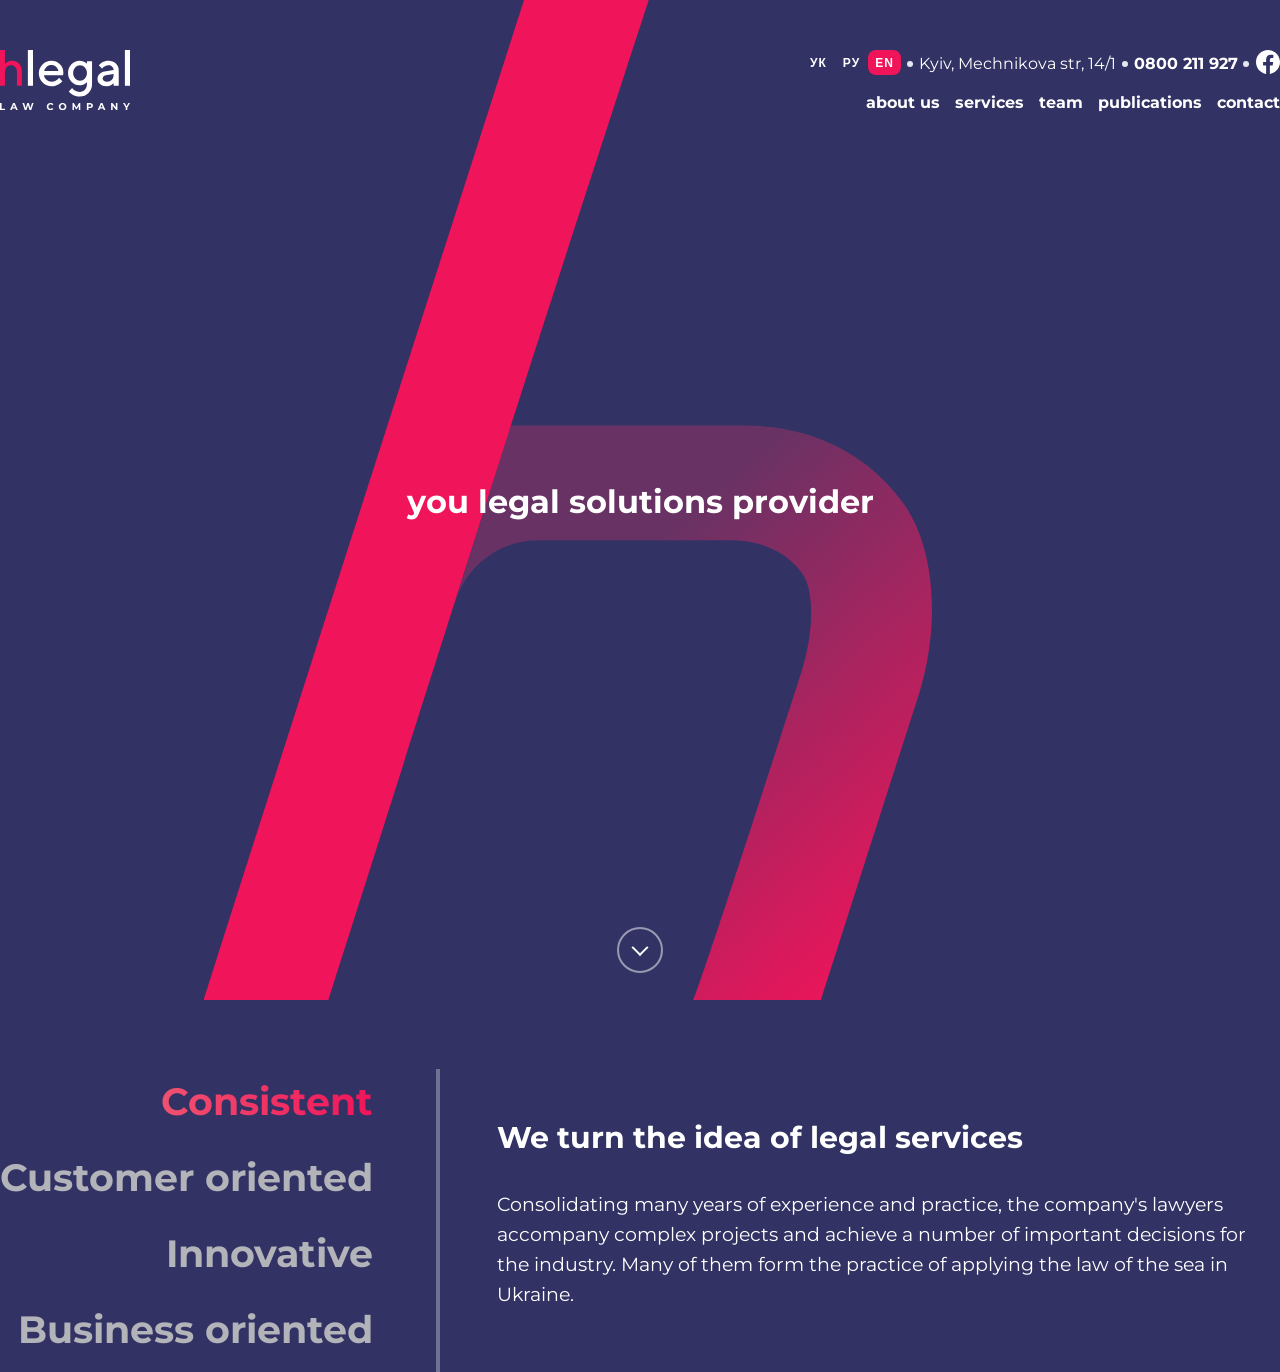
==== home.html @ c2dba40a "part of homework - 1" ====
<!DOCTYPE html>
<html lang="en">

<head>
    <meta charset="UTF-8">
    <meta name="viewport" content="width=device-width, initial-scale=1.0">
    <title>Home</title>
    <link rel="stylesheet" href="./css/general.css">
    <link href="https://fonts.googleapis.com/css2?family=Montserrat:ital,wght@0,100..900;1,100..900&display=swap"
        rel="stylesheet">
</head>

<body>
    <header class="home">
        <div class="home__container">
            <div class="home__container-img">
                <img src="./images/Logo.svg" alt="Головна">
            </div>
            <div class="home__right-side">
                <div class="home__container-information">
                    <div class="home__language-switcher">
                        <button type="submit" class="change-language">УК</button>
                        <button type="submit" class="change-language">РУ</button>
                        <button type="submit" class="change-language active">EN</button>
                    </div>
                    <p class="home__street">Kyiv, Mechnikova str, 14/1</p>
                    <p class="home__number">0800 211 927</p>
                    <div><img class="facebook-img" src="./images/facebook.svg" alt="facebook"></div>
                </div>

                <div class="home__container-navigation">
                    <nav class="home__navigation">
                        <ul class="home__content-navigation">
                            <li><a class="links">about us</a></li>
                            <li><a class="links">services</a></li>
                            <li><a class="links">team</a></li>
                            <li><a class="links">publications</a></li>
                            <li><a class="links">contact</a></li>
                        </ul>
                    </nav>
                </div>
            </div>
        </div>

        <div class="home__hero">
            <div class="home__hero-content">
                <h1 class="home__hero-title">you legal solutions provider</h1>
                <a class="home__hero-scroll">
                    <img src="./images/Symbol.svg" alt="Scroll down" class="home__hero-logo">
                </a>

                <div class="home__hero-arrow"></div>
            </div>
        </div>
    </header>

    <main class="main">
        <section class="main__services">
            <div class="main__container-services">
                <div class="main__services-left">
                    <ul class="main__services-list">
                        <li class="item gradient-text">Consistent</li>
                        <li class="item">Customer oriented</li>
                        <li class="item">Innovative</li>
                        <li class="item">Business oriented</li>
                    </ul>
                </div>

                <div class="main__services-right">
                    <div class="services__container-title">
                        <h2 class="main__services-title">We turn the idea of legal services</h2>
                    </div>
                    <div class="services__container-text">
                        <p class="main__services-text">Consolidating many years of experience and practice, the
                            company's
                            lawyers accompany complex projects and achieve a number of important decisions for the
                            industry.
                            Many of them form the practice of applying the law of the sea in Ukraine.</p>
                    </div>
                </div>
            </div>
        </section>
    </main>
</body>

</html>
---- css/general.css ----
body {
  background-color: #323264;
}

body {
  font-family: "Montserrat", sans-serif;
}

body {
  margin: 0;
  padding: 0;
  line-height: 100%;
}

button {
  padding: 0px;
  margin: 0px;
}

a {
  text-decoration: none;
}

ul {
  list-style: none;
  margin: 0px;
  padding: 0px;
}

.home {
  position: relative;
  padding-bottom: 970px;
}

.home__container {
  display: flex;
  max-width: 1600px;
  margin: 0 auto;
  justify-content: space-between;
  padding-top: 50px;
  position: relative;
  z-index: 10;
}

.home__right-side {
  display: flex;
  flex-direction: column;
  gap: 18px;
  align-items: flex-end;
}

.home__container-information {
  display: flex;
  justify-content: end;
  gap: 18px;
  align-items: center;
}

.home__content-navigation {
  display: flex;
  gap: 15px;
  list-style: none;
  padding: 0px;
  margin: 0;
}

h1, h2, p, a {
  color: white;
  margin: 0px;
  padding: 0px;
}

.links {
  font-weight: 700;
  font-size: 16px;
}

.change-language {
  width: 33px;
  height: 25px;
  background-color: transparent;
  border: 0px solid;
  color: white;
  letter-spacing: 1px;
  font-weight: 700;
  font-size: 12px;
}

.home__language-switcher {
  display: flex;
  gap: 0px;
  align-self: baseline;
}

.active {
  background-color: #F0145A;
  border-radius: 8px;
}

.home__street {
  position: relative;
}

.home__street::before {
  position: absolute;
  content: "";
  display: block;
  width: 6px;
  height: 6px;
  border-radius: 50%;
  background-color: #E6E6F0;
  top: 5px;
  left: -12px;
}

.home__street::after {
  position: absolute;
  content: "";
  display: block;
  width: 6px;
  height: 6px;
  border-radius: 50%;
  background-color: #E6E6F0;
  top: 5px;
  right: -12px;
}

.home__number {
  position: relative;
  font-weight: 700;
}

.home__number::after {
  position: absolute;
  content: "";
  display: block;
  width: 6px;
  height: 6px;
  border-radius: 50%;
  background-color: #E6E6F0;
  top: 5px;
  right: -11px;
}

.home__hero {
  position: absolute;
  top: 0;
  left: 0;
  width: 100%;
  z-index: 1;
  display: flex;
  justify-content: center;
  align-items: flex-start;
}

.home__hero-content {
  position: relative;
}

.home__hero-title {
  position: absolute;
  top: 50%;
  left: 50%;
  transform: translate(-50%, -50%);
  z-index: 2;
  text-align: center;
  width: 100vw;
}

.home__hero-scroll {
  z-index: 1;
}

.home__hero-logo {
  max-width: 100%;
}

.home__hero-arrow {
  display: block;
  content: "";
  width: 42px;
  height: 42px;
  border: 2px solid #FFFFFF;
  border-color: rgba(255, 255, 255, 0.5);
  background-color: transparent;
  border-radius: 50%;
  position: absolute;
  left: 50%;
  transform: translateX(-50%);
  bottom: 30px;
}
.home__hero-arrow::after {
  content: "";
  display: block;
  position: absolute;
  top: 50%;
  left: 50%;
  width: 10px;
  height: 10px;
  border-right: 2px solid white;
  border-bottom: 2px solid white;
  transform: translate(-50%, -70%) rotate(45deg);
}

.main__services-left {
  position: relative;
}
.main__services-left::after {
  content: "";
  display: block;
  width: 4px;
  height: 303px;
  position: absolute;
  top: -14.5px;
  right: -67px;
  background-color: rgba(255, 255, 255, 0.3);
}

.main__container-services {
  max-width: 1360px;
  margin: 0 auto;
  display: grid;
  grid-template-columns: auto minmax(0, 1fr);
  column-gap: 124px;
}

.main__services-left {
  display: flex;
  text-align: end;
}

.item {
  font-size: 38px;
  font-weight: 700;
  line-height: 100%;
  color: #B3B3BA;
  user-select: none;
}
.item:hover {
  color: #F0145A;
}

.main__services-list {
  display: flex;
  flex-direction: column;
  row-gap: 38px;
}

.gradient-text {
  background: linear-gradient(90deg, #EF8080 0%, #F0145A 100%);
  -webkit-background-clip: text;
  -webkit-text-fill-color: transparent;
}

.main__services-title {
  font-size: 30px;
  line-height: 100%;
  font-weight: 700;
}

.main__services-text {
  line-height: 30px;
  font-size: 19px;
  padding-top: 37px;
}

.main__services-right {
  align-content: center;
}

/*# sourceMappingURL=general.css.map */
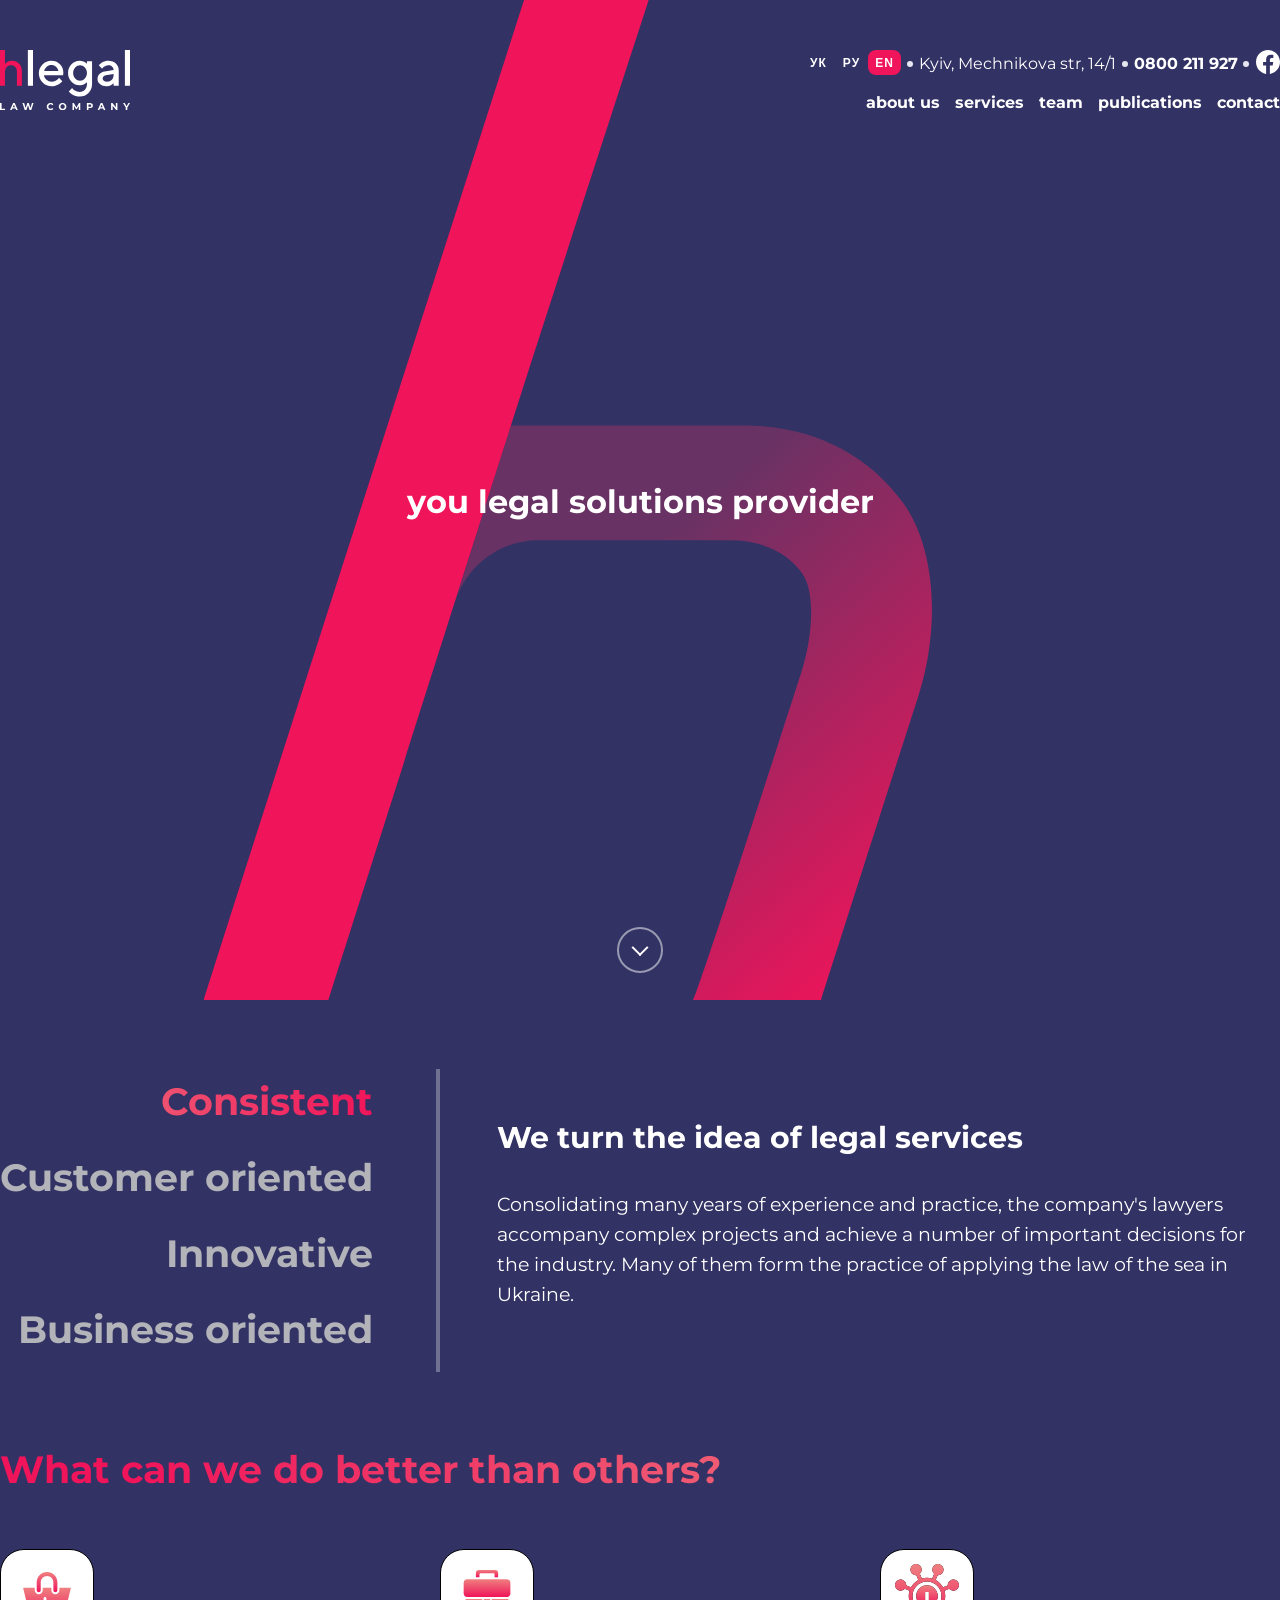
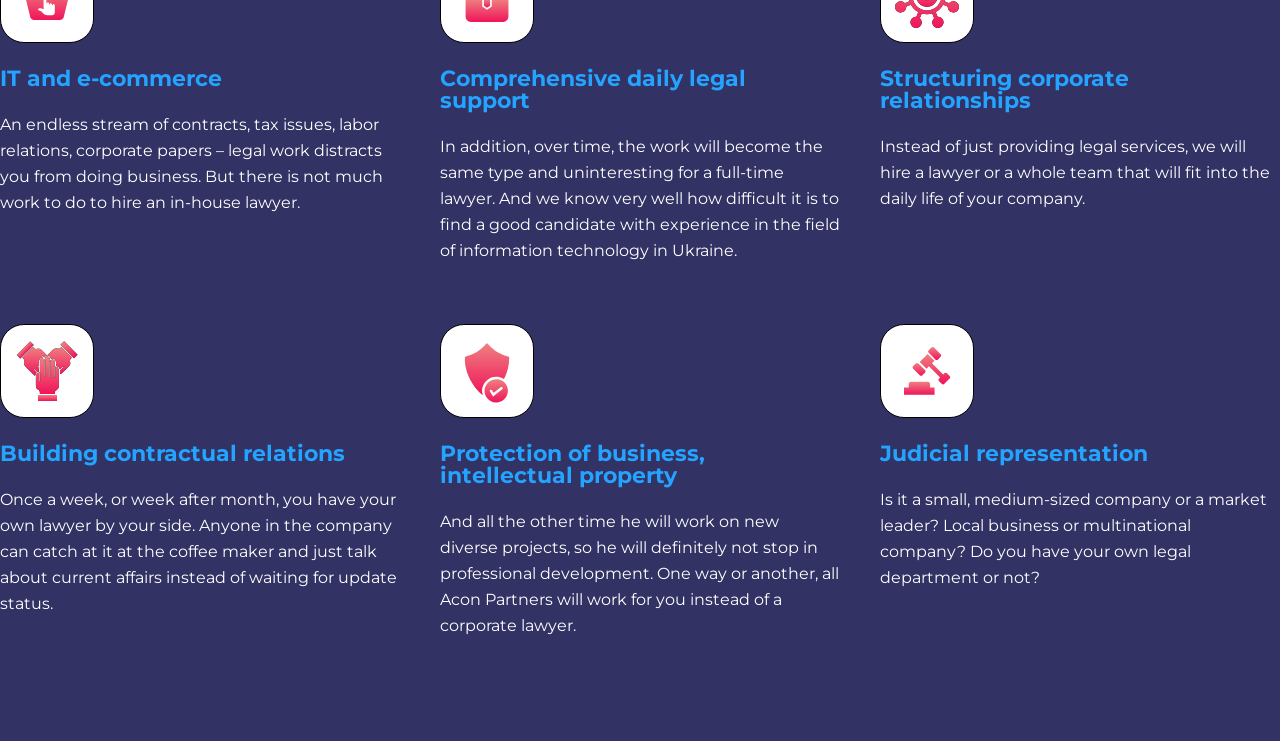
==== commit a88a0b61: "part of homework - 2" ====
--- a/home.html
+++ b/home.html
@@ -80,6 +80,89 @@
                 </div>
             </div>
         </section>
+
+        <section class="advantages">
+            <div class="advantages__container">
+                <h2 class="advantages__title">What can we do better than others?</h2>
+
+                <div class="advantages__grid">
+
+                    <article class="adv-card">
+                        <div class="adv-card__icon">
+                            <img class="img-card" src="./images/advantages/Ecommerce.svg" alt="IT and e-commerce">
+                        </div>
+                        <h3 class="adv-card__title">IT and e-commerce</h3>
+                        <p class="adv-card__text">
+                            An endless stream of contracts, tax issues, labor relations, corporate papers –
+                            legal work distracts you from doing business. But there is not much work
+                            to do to hire an in-house lawyer.
+                        </p>
+                    </article>
+
+                    <article class="adv-card">
+                        <div class="adv-card__icon">
+                            <img class="img-card" src="./images/advantages/Support.svg" alt="Comprehensive daily legal support">
+                        </div>
+                        <h3 class="adv-card__title">Comprehensive daily legal support</h3>
+                        <p class="adv-card__text">
+                            In addition, over time, the work will become the same type and uninteresting
+                            for a full-time lawyer. And we know very well how difficult it is to find
+                            a good candidate with experience in the field of information technology
+                            in Ukraine.
+                        </p>
+                    </article>
+
+                    <article class="adv-card">
+                        <div class="adv-card__icon">
+                            <img class="img-card" src="./images/advantages/Gear.svg" alt="Structuring corporate relationships">
+                        </div>
+                        <h3 class="adv-card__title">Structuring corporate relationships</h3>
+                        <p class="adv-card__text">
+                            Instead of just providing legal services, we will hire a lawyer or a whole team
+                            that will fit into the daily life of your company.
+                        </p>
+                    </article>
+
+                    <article class="adv-card">
+                        <div class="adv-card__icon">
+                            <img class="img-card" src="./images/advantages/Hands.svg" alt="Building contractual relations">
+                        </div>
+                        <h3 class="adv-card__title">Building contractual relations</h3>
+                        <p class="adv-card__text">
+                            Once a week, or week after month, you have your own lawyer by your side. Anyone
+                            in the company can catch at it at the coffee maker and just talk about
+                            current affairs instead of waiting for update status.
+                        </p>
+                    </article>
+
+                    <article class="adv-card">
+                        <div class="adv-card__icon">
+                            <img class="img-card" src="./images/advantages/Protection.svg"
+                                alt="Protection of business, intellectual property">
+                        </div>
+                        <h3 class="adv-card__title">Protection of business, intellectual property</h3>
+                        <p class="adv-card__text">
+                            And all the other time he will work on new diverse projects, so he will definitely
+                            not stop in professional development. One way or another, all Acon Partners
+                            will work for you instead of a corporate lawyer.
+                        </p>
+                    </article>
+
+                    <article class="adv-card">
+                        <div class="adv-card__icon">
+                            <img class="img-card" src="./images/advantages/Court.svg" alt="Judicial representation">
+                        </div>
+                        <h3 class="adv-card__title">Judicial representation</h3>
+                        <p class="adv-card__text">
+                            Is it a small, medium-sized company or a market leader? Local business or
+                            multinational company? Do you have your own legal department or not?
+                        </p>
+                    </article>
+
+                </div>
+            </div>
+        </section>
+
     </main>
 </body>
 
--- a/css/general.css
+++ b/css/general.css
@@ -268,4 +268,45 @@
   align-content: center;
 }
 
+.advantages {
+  padding: 102px 0;
+}
+.advantages__container {
+  max-width: 1600px;
+  margin: 0 auto;
+}
+.advantages__title {
+  font-size: 38px;
+  font-weight: 700;
+  line-height: 100%;
+  margin-bottom: 60px;
+  background: linear-gradient(90deg, #F0145A 10%, #EF8080 80%);
+  -webkit-background-clip: text;
+  -webkit-text-fill-color: transparent;
+}
+.advantages__grid {
+  display: grid;
+  grid-template-columns: repeat(3, 1fr);
+  gap: 60px 40px;
+}
+
+.adv-card__title {
+  color: #24A3FF;
+  font-size: 22px;
+  font-weight: 700;
+  line-height: 100%;
+}
+
+.adv-card__text {
+  font-size: 16px;
+  line-height: 26px;
+}
+
+.img-card {
+  border: 1px solid black;
+  border-radius: 24px;
+  background-color: white;
+  padding: 14px;
+}
+
 /*# sourceMappingURL=general.css.map */
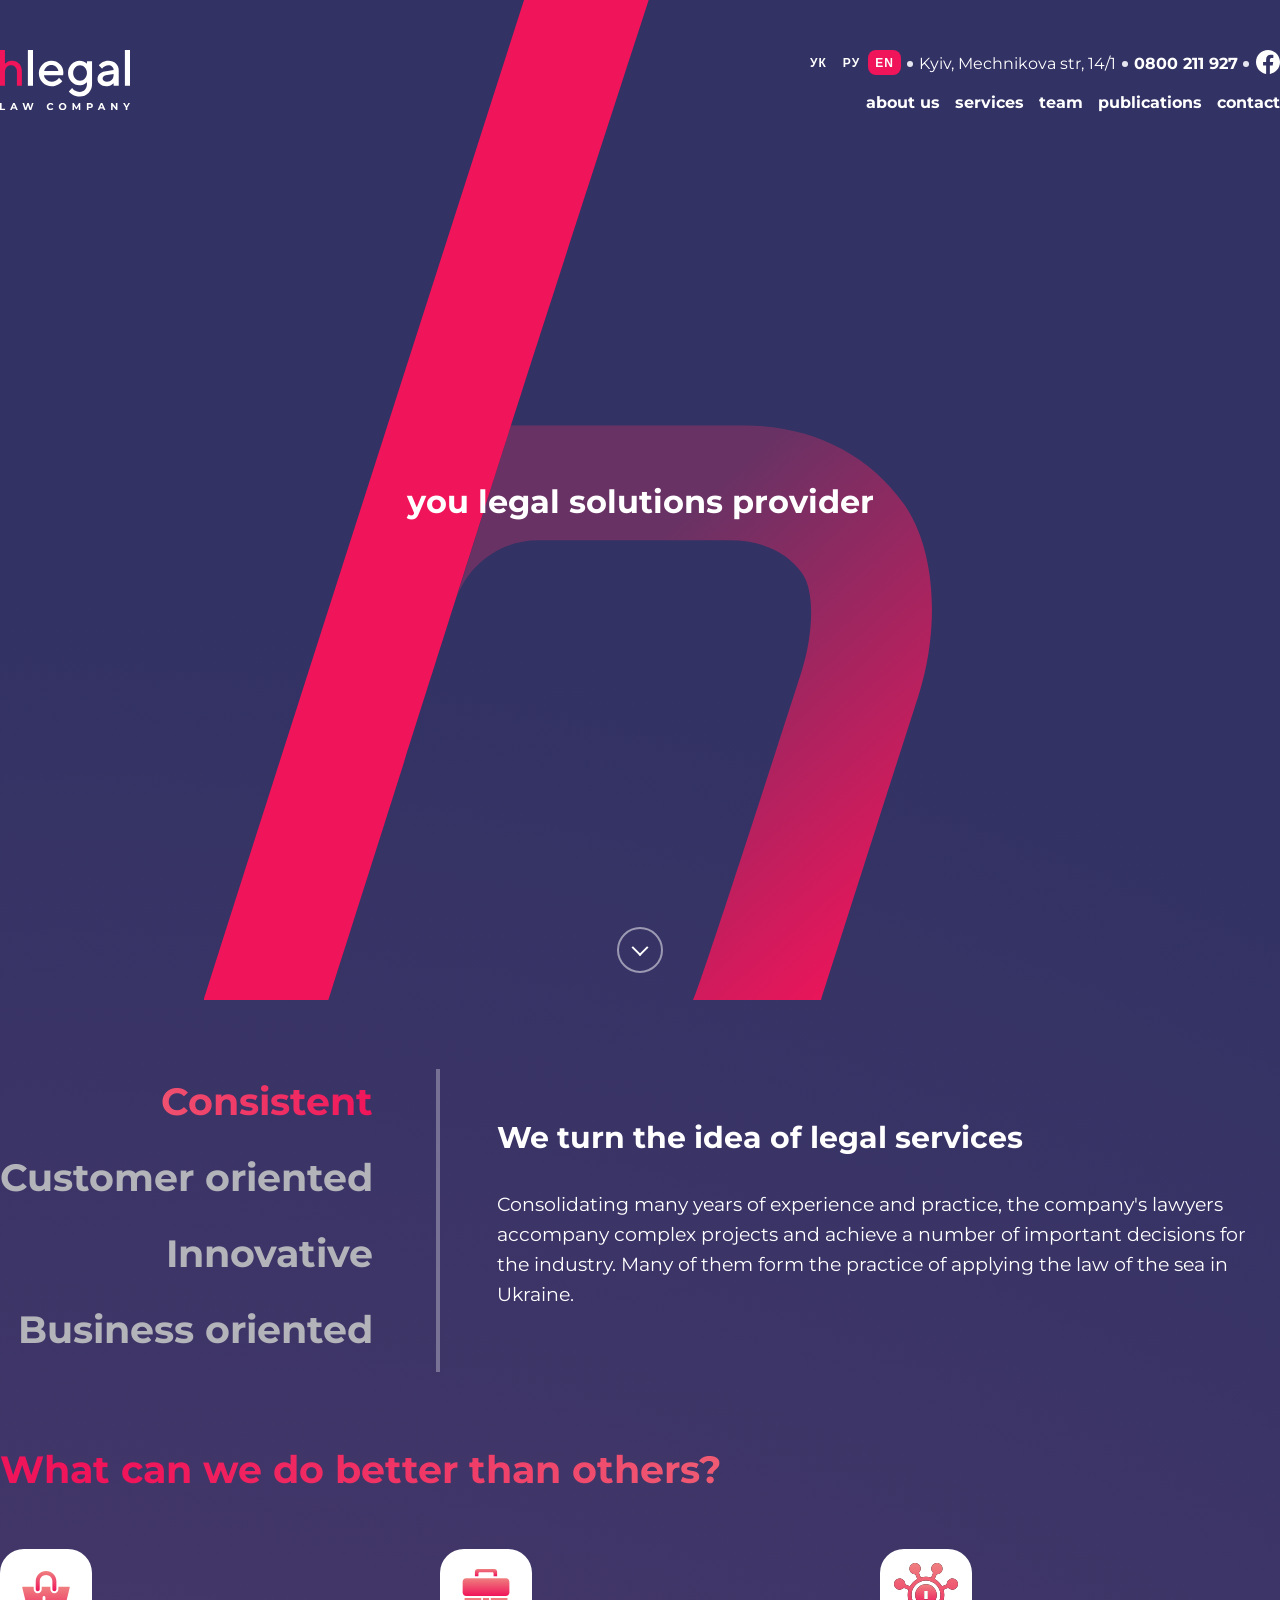
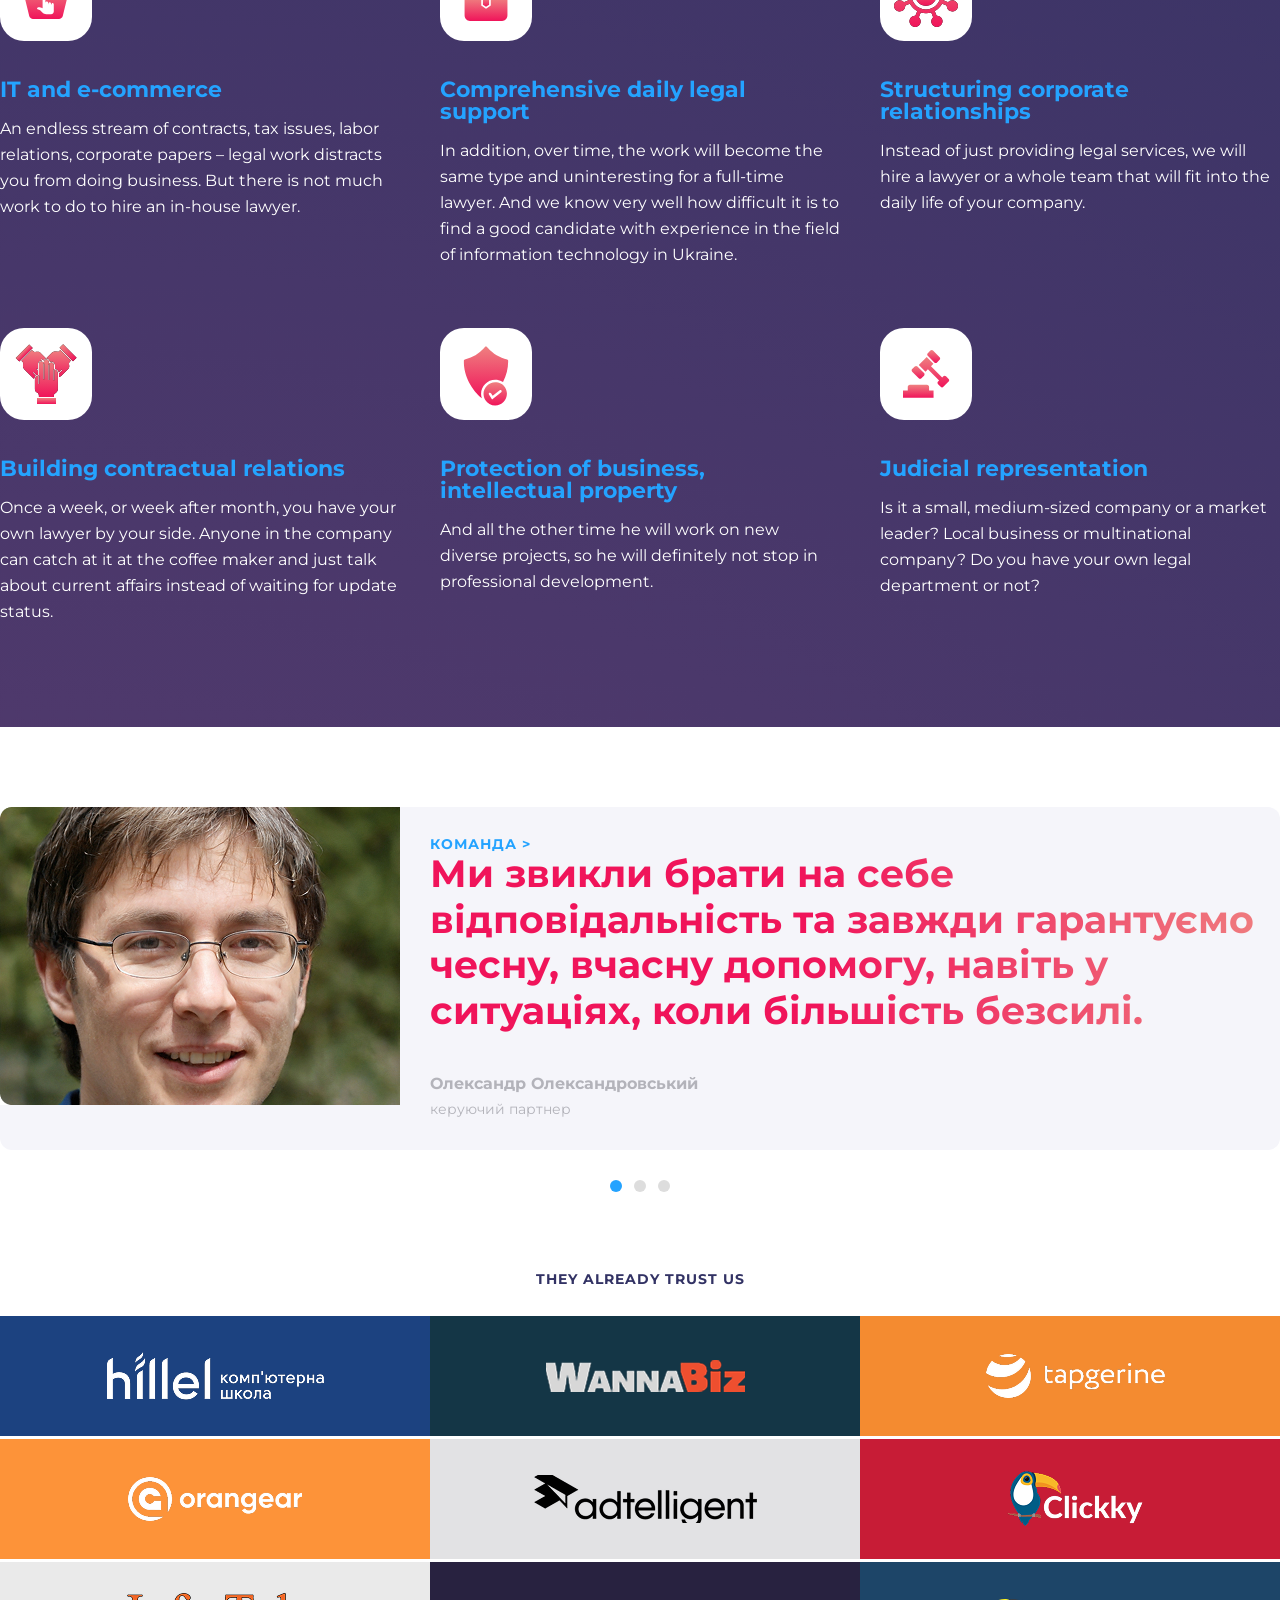
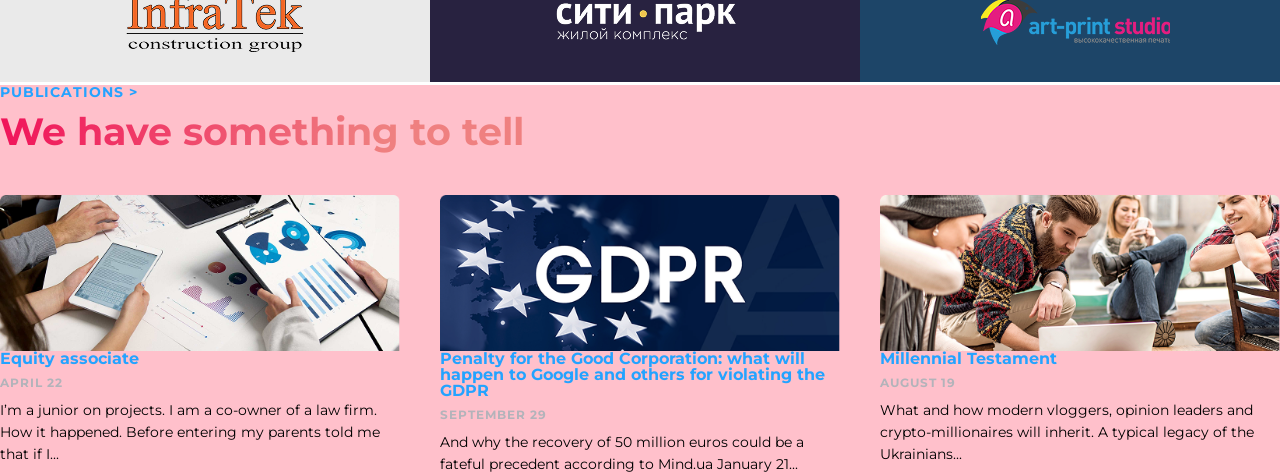
==== commit 6f1f04ae: "part of 3 homework" ====
--- a/home.html
+++ b/home.html
@@ -16,13 +16,15 @@
             <div class="home__container-img">
                 <img src="./images/Logo.svg" alt="Головна">
             </div>
+
             <div class="home__right-side">
                 <div class="home__container-information">
                     <div class="home__language-switcher">
-                        <button type="submit" class="change-language">УК</button>
-                        <button type="submit" class="change-language">РУ</button>
-                        <button type="submit" class="change-language active">EN</button>
-                    </div>
+                        <button class="change-language">УК</button>
+                        <button class="change-language">РУ</button>
+                        <button class="change-language active">EN</button>
+                    </div>
+
                     <p class="home__street">Kyiv, Mechnikova str, 14/1</p>
                     <p class="home__number">0800 211 927</p>
                     <div><img class="facebook-img" src="./images/facebook.svg" alt="facebook"></div>
@@ -48,115 +50,242 @@
                 <a class="home__hero-scroll">
                     <img src="./images/Symbol.svg" alt="Scroll down" class="home__hero-logo">
                 </a>
-
                 <div class="home__hero-arrow"></div>
             </div>
         </div>
     </header>
 
     <main class="main">
-        <section class="main__services">
-            <div class="main__container-services">
-                <div class="main__services-left">
-                    <ul class="main__services-list">
-                        <li class="item gradient-text">Consistent</li>
-                        <li class="item">Customer oriented</li>
-                        <li class="item">Innovative</li>
-                        <li class="item">Business oriented</li>
-                    </ul>
-                </div>
-
-                <div class="main__services-right">
-                    <div class="services__container-title">
-                        <h2 class="main__services-title">We turn the idea of legal services</h2>
-                    </div>
-                    <div class="services__container-text">
-                        <p class="main__services-text">Consolidating many years of experience and practice, the
-                            company's
-                            lawyers accompany complex projects and achieve a number of important decisions for the
-                            industry.
-                            Many of them form the practice of applying the law of the sea in Ukraine.</p>
-                    </div>
+
+        <div class="main__bg">
+            <section class="main__services">
+                <div class="main__container-services">
+                    <div class="main__services-left">
+                        <ul class="main__services-list">
+                            <li class="item gradient-text">Consistent</li>
+                            <li class="item">Customer oriented</li>
+                            <li class="item">Innovative</li>
+                            <li class="item">Business oriented</li>
+                        </ul>
+                    </div>
+
+                    <div class="main__services-right">
+                        <div class="services__container-title">
+                            <h2 class="main__services-title">We turn the idea of legal services</h2>
+                        </div>
+
+                        <div class="services__container-text">
+                            <p class="main__services-text">Consolidating many years of experience and practice, the
+                                company's
+                                lawyers accompany complex projects and achieve a number of important decisions for the
+                                industry.
+                                Many of them form the practice of applying the law of the sea in Ukraine.</p>
+                        </div>
+                    </div>
+                </div>
+            </section>
+
+            <section class="advantages">
+                <div class="advantages__container">
+                    <h2 class="advantages__title">What can we do better than others?</h2>
+
+                    <div class="advantages__grid">
+                        <article class="adv-card">
+                            <div class="adv-card__icon">
+                                <img class="img-card" src="./images/advantages/Ecommerce.svg" alt="IT and e-commerce">
+                            </div>
+                            <h3 class="adv-card__title">IT and e-commerce</h3>
+                            <p class="adv-card__text">An endless stream of contracts, tax issues, labor relations,
+                                corporate papers –
+                                legal work distracts you from doing business. But there is not much work to do to hire
+                                an in-house lawyer.</p>
+                        </article>
+
+                        <article class="adv-card">
+                            <div class="adv-card__icon">
+                                <img class="img-card" src="./images/advantages/Support.svg"
+                                    alt="Comprehensive daily legal support">
+                            </div>
+                            <h3 class="adv-card__title">Comprehensive daily legal support</h3>
+                            <p class="adv-card__text">In addition, over time, the work will become the same type and
+                                uninteresting
+                                for a full-time lawyer. And we know very well how difficult it is to find a good
+                                candidate with
+                                experience in the field of information technology in Ukraine.</p>
+                        </article>
+
+                        <article class="adv-card">
+                            <div class="adv-card__icon">
+                                <img class="img-card" src="./images/advantages/Gear.svg"
+                                    alt="Structuring corporate relationships">
+                            </div>
+                            <h3 class="adv-card__title">Structuring corporate relationships</h3>
+                            <p class="adv-card__text">Instead of just providing legal services, we will hire a lawyer or
+                                a whole team
+                                that will fit into the daily life of your company.</p>
+                        </article>
+
+                        <article class="adv-card">
+                            <div class="adv-card__icon">
+                                <img class="img-card" src="./images/advantages/Hands.svg"
+                                    alt="Building contractual relations">
+                            </div>
+                            <h3 class="adv-card__title">Building contractual relations</h3>
+                            <p class="adv-card__text">Once a week, or week after month, you have your own lawyer by your
+                                side. Anyone
+                                in the company can catch at it at the coffee maker and just talk about current affairs
+                                instead of waiting for update status.</p>
+                        </article>
+
+                        <article class="adv-card">
+                            <div class="adv-card__icon">
+                                <img class="img-card" src="./images/advantages/Protection.svg"
+                                    alt="Protection of business">
+                            </div>
+                            <h3 class="adv-card__title">Protection of business, intellectual property</h3>
+                            <p class="adv-card__text">And all the other time he will work on new diverse projects, so he
+                                will definitely
+                                not stop in professional development.</p>
+                        </article>
+
+                        <article class="adv-card">
+                            <div class="adv-card__icon">
+                                <img class="img-card" src="./images/advantages/Court.svg" alt="Judicial representation">
+                            </div>
+                            <h3 class="adv-card__title">Judicial representation</h3>
+                            <p class="adv-card__text">Is it a small, medium-sized company or a market leader? Local
+                                business or
+                                multinational company? Do you have your own legal department or not?</p>
+                        </article>
+                    </div>
+                </div>
+            </section>
+        </div>
+
+        <section class="review">
+            <div class="review__container">
+                <div class="review__card">
+                    <div class="review__photo">
+                        <img src="./images/review/person.jpg" alt="Олександр Олександровський">
+                    </div>
+
+                    <div class="review__content">
+                        <p class="review__label">команда &gt;</p>
+                        <h2 class="review__title">Ми звикли брати на себе відповідальність та завжди гарантуємо чесну,
+                            вчасну допомогу, навіть у ситуаціях, коли більшість безсилі.</h2>
+
+                        <div class="container__partner">
+                            <p class="review__name">Олександр Олександровський</p>
+                            <p class="review__position">керуючий партнер</p>
+                        </div>
+                    </div>
+                </div>
+
+                <div class="review__dots">
+                    <button class="review__dot review__dot--active"></button>
+                    <button class="review__dot"></button>
+                    <button class="review__dot"></button>
                 </div>
             </div>
         </section>
 
-        <section class="advantages">
-            <div class="advantages__container">
-                <h2 class="advantages__title">What can we do better than others?</h2>
-
-                <div class="advantages__grid">
-
-                    <article class="adv-card">
-                        <div class="adv-card__icon">
-                            <img class="img-card" src="./images/advantages/Ecommerce.svg" alt="IT and e-commerce">
-                        </div>
-                        <h3 class="adv-card__title">IT and e-commerce</h3>
-                        <p class="adv-card__text">
-                            An endless stream of contracts, tax issues, labor relations, corporate papers –
-                            legal work distracts you from doing business. But there is not much work
-                            to do to hire an in-house lawyer.
-                        </p>
+        <section class="clients">
+            <div class="clients__container">
+                <p class="clients__title">THEY ALREADY TRUST US</p>
+
+                <div class="clients__grid">
+                    <div class="clients__item clients__item--hillel">
+                        <img src="./images/clients/Hillel.png" alt="Hillel IT School">
+                    </div>
+                    <div class="clients__item clients__item--wannabiz">
+                        <img src="./images/clients/wannabiz.png" alt="WannaBiz">
+                    </div>
+                    <div class="clients__item clients__item--tapgerine">
+                        <img src="./images/clients/tapgerine.png" alt="Tapgerine">
+                    </div>
+                    <div class="clients__item clients__item--3dlook">
+                        <img src="./images/clients/3dlook.png" alt="3D Look">
+                    </div>
+                    <div class="clients__item clients__item--orangear">
+                        <img src="./images/clients/orangear.png" alt="Orangear">
+                    </div>
+                    <div class="clients__item clients__item--adtelligent">
+                        <img src="./images/clients/adtelligent.png" alt="Adtelligent">
+                    </div>
+                    <div class="clients__item clients__item--clickky">
+                        <img src="./images/clients/Clickky.png" alt="Clickky">
+                    </div>
+                    <div class="clients__item clients__item--ecoleasing">
+                        <img src="./images/clients/ecoleasing.png" alt="Eco Leasing">
+                    </div>
+                    <div class="clients__item clients__item--infratek">
+                        <img src="./images/clients/InfraTek.png" alt="InfraTek">
+                    </div>
+                    <div class="clients__item clients__item--citypark">
+                        <img src="./images/clients/city.png" alt="Сити-парк">
+                    </div>
+                    <div class="clients__item clients__item--artprint">
+                        <img src="./images/clients/artprint.png" alt="Art-print Studio">
+                    </div>
+                    <div class="clients__item clients__item--ultimatecard">
+                        <img src="./images/clients/ultimate-card.png" alt="Ultimate Card">
+                    </div>
+                </div>
+            </div>
+        </section>
+
+
+        <section class="publications">
+            <div class="publications__container">
+
+                <p class="publications__label">PUBLICATIONS ></p>
+                <h2 class="publications__title">We have something to tell</h2>
+
+                <div class="publications__grid">
+
+                    <article class="pub-card">
+                        <div class="pub-card__image">
+                            <img src="./images/publications/pic-1.png" alt="Equity associate">
+                        </div>
+                        <div class="pub-card__content">
+                            <h3 class="pub-card__title">Equity associate</h3>
+                            <p class="pub-card__date">APRIL 22</p>
+                            <p class="pub-card__text">
+                                I’m a junior on projects. I am a co-owner of a law firm. How it happened. Before
+                                entering my parents told me that if I...
+                            </p>
+                        </div>
                     </article>
 
-                    <article class="adv-card">
-                        <div class="adv-card__icon">
-                            <img class="img-card" src="./images/advantages/Support.svg" alt="Comprehensive daily legal support">
-                        </div>
-                        <h3 class="adv-card__title">Comprehensive daily legal support</h3>
-                        <p class="adv-card__text">
-                            In addition, over time, the work will become the same type and uninteresting
-                            for a full-time lawyer. And we know very well how difficult it is to find
-                            a good candidate with experience in the field of information technology
-                            in Ukraine.
-                        </p>
+                    <article class="pub-card">
+                        <div class="pub-card__image">
+                            <img src="./images/publications/pic-2.png" alt="GDPR article">
+                        </div>
+                        <div class="pub-card__content">
+                            <h3 class="pub-card__title">
+                                Penalty for the Good Corporation: what will happen to Google and others for violating
+                                the GDPR
+                            </h3>
+                            <p class="pub-card__date">SEPTEMBER 29</p>
+                            <p class="pub-card__text">
+                                And why the recovery of 50 million euros could be a fateful precedent according to
+                                Mind.ua January 21...
+                            </p>
+                        </div>
                     </article>
 
-                    <article class="adv-card">
-                        <div class="adv-card__icon">
-                            <img class="img-card" src="./images/advantages/Gear.svg" alt="Structuring corporate relationships">
-                        </div>
-                        <h3 class="adv-card__title">Structuring corporate relationships</h3>
-                        <p class="adv-card__text">
-                            Instead of just providing legal services, we will hire a lawyer or a whole team
-                            that will fit into the daily life of your company.
-                        </p>
-                    </article>
-
-                    <article class="adv-card">
-                        <div class="adv-card__icon">
-                            <img class="img-card" src="./images/advantages/Hands.svg" alt="Building contractual relations">
-                        </div>
-                        <h3 class="adv-card__title">Building contractual relations</h3>
-                        <p class="adv-card__text">
-                            Once a week, or week after month, you have your own lawyer by your side. Anyone
-                            in the company can catch at it at the coffee maker and just talk about
-                            current affairs instead of waiting for update status.
-                        </p>
-                    </article>
-
-                    <article class="adv-card">
-                        <div class="adv-card__icon">
-                            <img class="img-card" src="./images/advantages/Protection.svg"
-                                alt="Protection of business, intellectual property">
-                        </div>
-                        <h3 class="adv-card__title">Protection of business, intellectual property</h3>
-                        <p class="adv-card__text">
-                            And all the other time he will work on new diverse projects, so he will definitely
-                            not stop in professional development. One way or another, all Acon Partners
-                            will work for you instead of a corporate lawyer.
-                        </p>
-                    </article>
-
-                    <article class="adv-card">
-                        <div class="adv-card__icon">
-                            <img class="img-card" src="./images/advantages/Court.svg" alt="Judicial representation">
-                        </div>
-                        <h3 class="adv-card__title">Judicial representation</h3>
-                        <p class="adv-card__text">
-                            Is it a small, medium-sized company or a market leader? Local business or
-                            multinational company? Do you have your own legal department or not?
-                        </p>
+                    <article class="pub-card">
+                        <div class="pub-card__image">
+                            <img src="./images/publications/pic-3.png" alt="Millennial Testament">
+                        </div>
+                        <div class="pub-card__content">
+                            <h3 class="pub-card__title">Millennial Testament</h3>
+                            <p class="pub-card__date">AUGUST 19</p>
+                            <p class="pub-card__text">
+                                What and how modern vloggers, opinion leaders and crypto-millionaires will inherit. A
+                                typical legacy of the Ukrainians...
+                            </p>
+                        </div>
                     </article>
 
                 </div>
--- a/css/general.css
+++ b/css/general.css
@@ -1,12 +1,22 @@
 body {
-  background-color: #323264;
+  margin: 0;
+  background: radial-gradient(circle at bottom left, #643E72 0%, #323264 80%);
+}
+
+.review,
+.clients {
+  background-color: white;
+}
+
+.publications {
+  background-color: pink;
 }
 
 body {
   font-family: "Montserrat", sans-serif;
 }
 
-body {
+body, h3 {
   margin: 0;
   padding: 0;
   line-height: 100%;
@@ -295,6 +305,8 @@
   font-size: 22px;
   font-weight: 700;
   line-height: 100%;
+  margin-top: 35px;
+  margin-bottom: 15px;
 }
 
 .adv-card__text {
@@ -303,10 +315,189 @@
 }
 
 .img-card {
-  border: 1px solid black;
   border-radius: 24px;
   background-color: white;
   padding: 14px;
 }
 
+.review {
+  padding: 80px 0;
+}
+
+.review__container {
+  max-width: 1600px;
+  margin: 0 auto;
+}
+
+.review__card {
+  display: grid;
+  grid-template-columns: auto 1fr;
+  align-items: start;
+  gap: 30px;
+  border-radius: 12px;
+  background: #F5F5FA;
+}
+
+.review__photo img {
+  display: block;
+  width: 100%;
+  height: auto;
+}
+
+.review__content {
+  display: flex;
+  flex-direction: column;
+  margin-top: 30px;
+  margin-bottom: 30px;
+}
+
+.review__dots {
+  display: flex;
+  justify-content: center;
+  gap: 12px;
+  margin-top: 30px;
+}
+
+.review__dot {
+  width: 12px;
+  height: 12px;
+  border-radius: 50%;
+  background: #ddd;
+  border: none;
+}
+
+.review__dot--active {
+  background: #24A3FF;
+}
+
+.review__label {
+  font-weight: 700;
+  font-size: 14px;
+  line-height: 100%;
+  letter-spacing: 1px;
+  text-transform: uppercase;
+  color: #24A3FF;
+}
+
+.review__title {
+  font-size: 38px;
+  font-weight: 700;
+  line-height: 1.2;
+  margin: 0;
+  background: linear-gradient(90deg, #F0145A 0%, #F0145A 45%, #EF8080 100%);
+  -webkit-background-clip: text;
+  -webkit-text-fill-color: transparent;
+}
+
+.review__name {
+  font-size: 16px;
+  font-weight: 700;
+  line-height: 100%;
+  color: #B3B3BA;
+  padding-bottom: 6px;
+}
+
+.review__position {
+  font-size: 14px;
+  line-height: 22px;
+  color: #B3B3BA;
+}
+
+.container__partner {
+  margin-top: 43px;
+}
+
+.clients__container {
+  max-width: 1720px;
+  margin: 0 auto;
+}
+
+.clients__grid {
+  display: grid;
+  grid-template-columns: repeat(4, 1fr);
+  grid-template-rows: repeat(3, auto);
+}
+
+.clients__title {
+  text-align: center;
+  color: #323264;
+  letter-spacing: 1px;
+  font-size: 14px;
+  line-height: 100%;
+  font-weight: 700;
+  margin-bottom: 30px;
+}
+
+.publications__container {
+  max-width: 1600px;
+  margin: 0 auto;
+}
+.publications__label {
+  margin-bottom: 10px;
+}
+.publications__title {
+  margin-bottom: 40px;
+}
+.publications__grid {
+  display: grid;
+  grid-template-columns: repeat(3, 1fr);
+  gap: 40px;
+}
+
+.pub-card {
+  display: flex;
+  flex-direction: column;
+}
+
+.pub-card__image img {
+  width: 100%;
+  display: block;
+}
+
+.pub-card__content {
+  display: flex;
+  flex-direction: column;
+  gap: 10px;
+}
+
+.publications__label {
+  font-size: 14px;
+  letter-spacing: 1px;
+  line-height: 100%;
+  text-transform: uppercase;
+  font-weight: 700;
+  color: #24A3FF;
+}
+
+.pub-card__title {
+  font-size: 16px;
+  line-height: 100%;
+  font-weight: 700;
+  color: #24A3FF;
+}
+
+.pub-card__date {
+  font-size: 12px;
+  letter-spacing: 1px;
+  line-height: 100%;
+  text-transform: uppercase;
+  font-weight: 700;
+  color: #B3B3BA;
+}
+
+.pub-card__text {
+  font-size: 14px;
+  line-height: 22px;
+  color: black;
+}
+
+.publications__title {
+  background: linear-gradient(90deg, #F0145A 0%, #EF8080 30%);
+  line-height: 120%;
+  -webkit-background-clip: text;
+  -webkit-text-fill-color: transparent;
+  font-size: 38px;
+  font-weight: 700;
+}
+
 /*# sourceMappingURL=general.css.map */
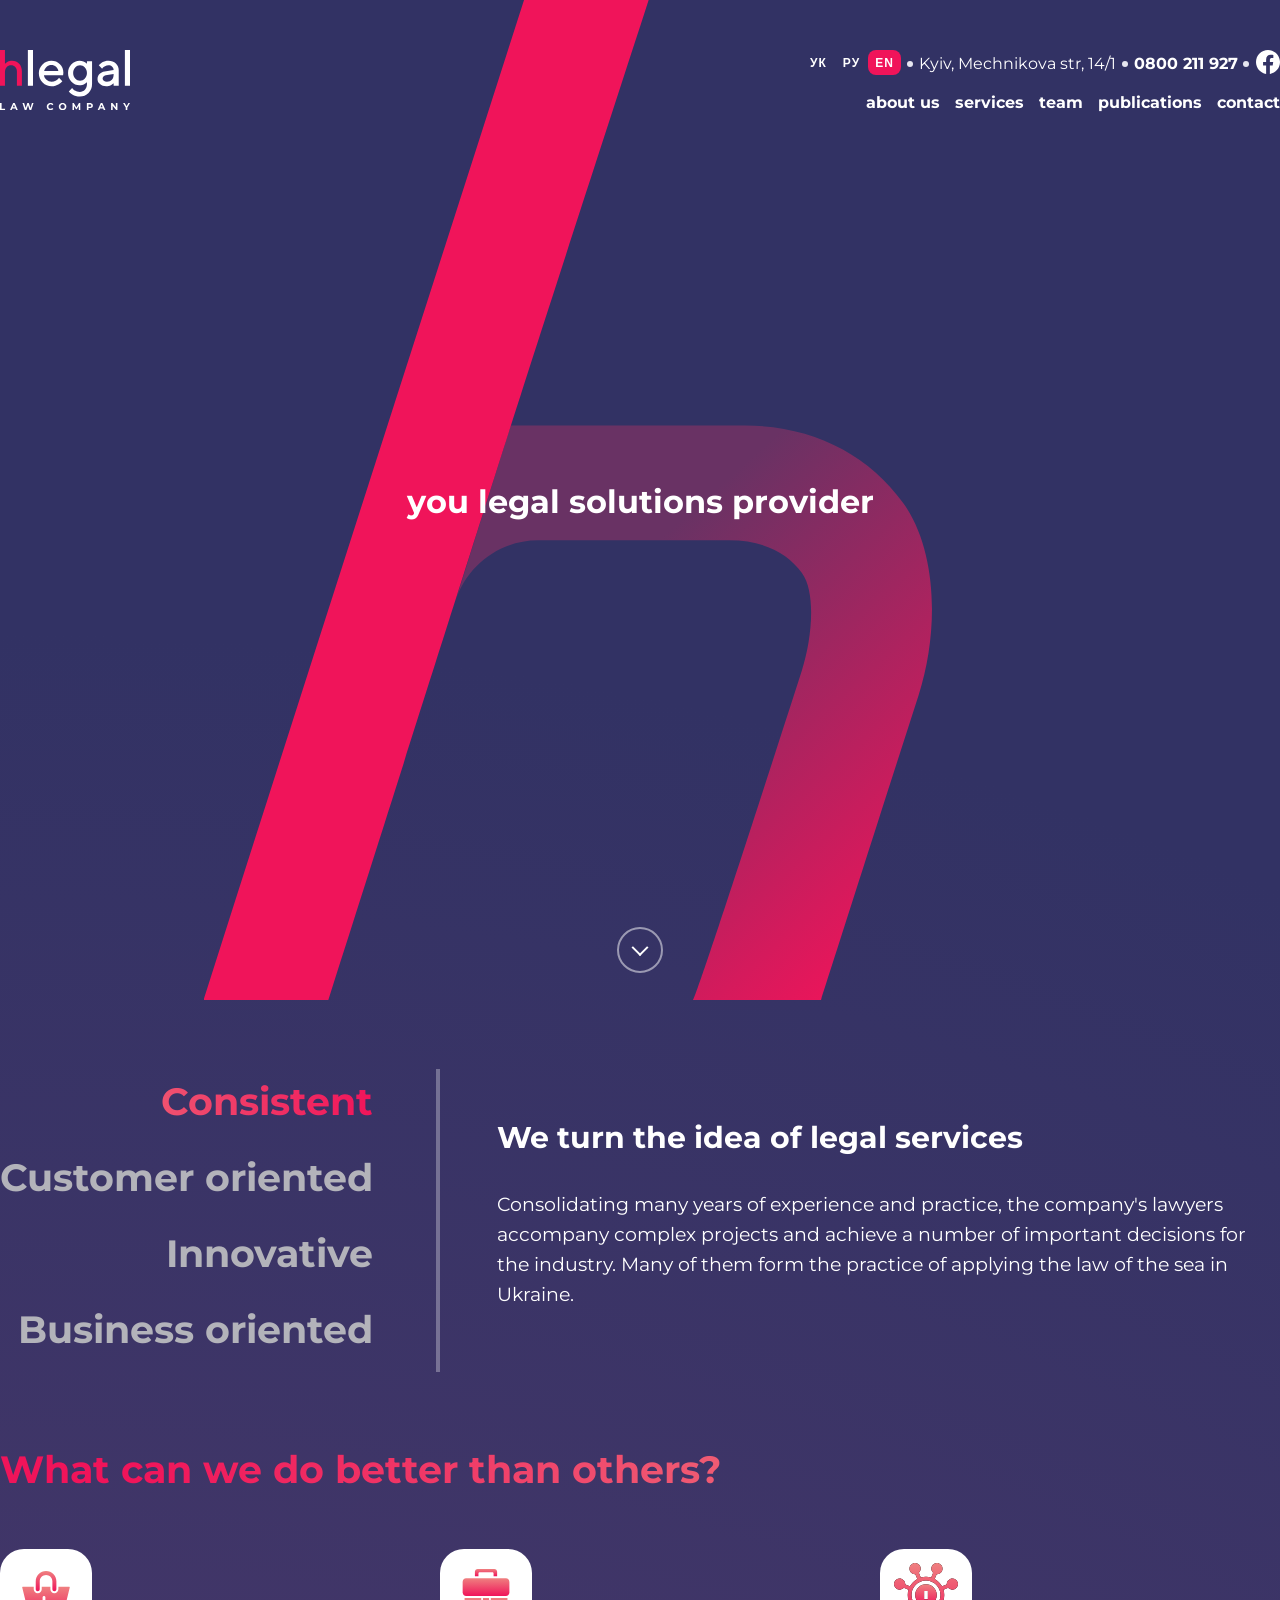
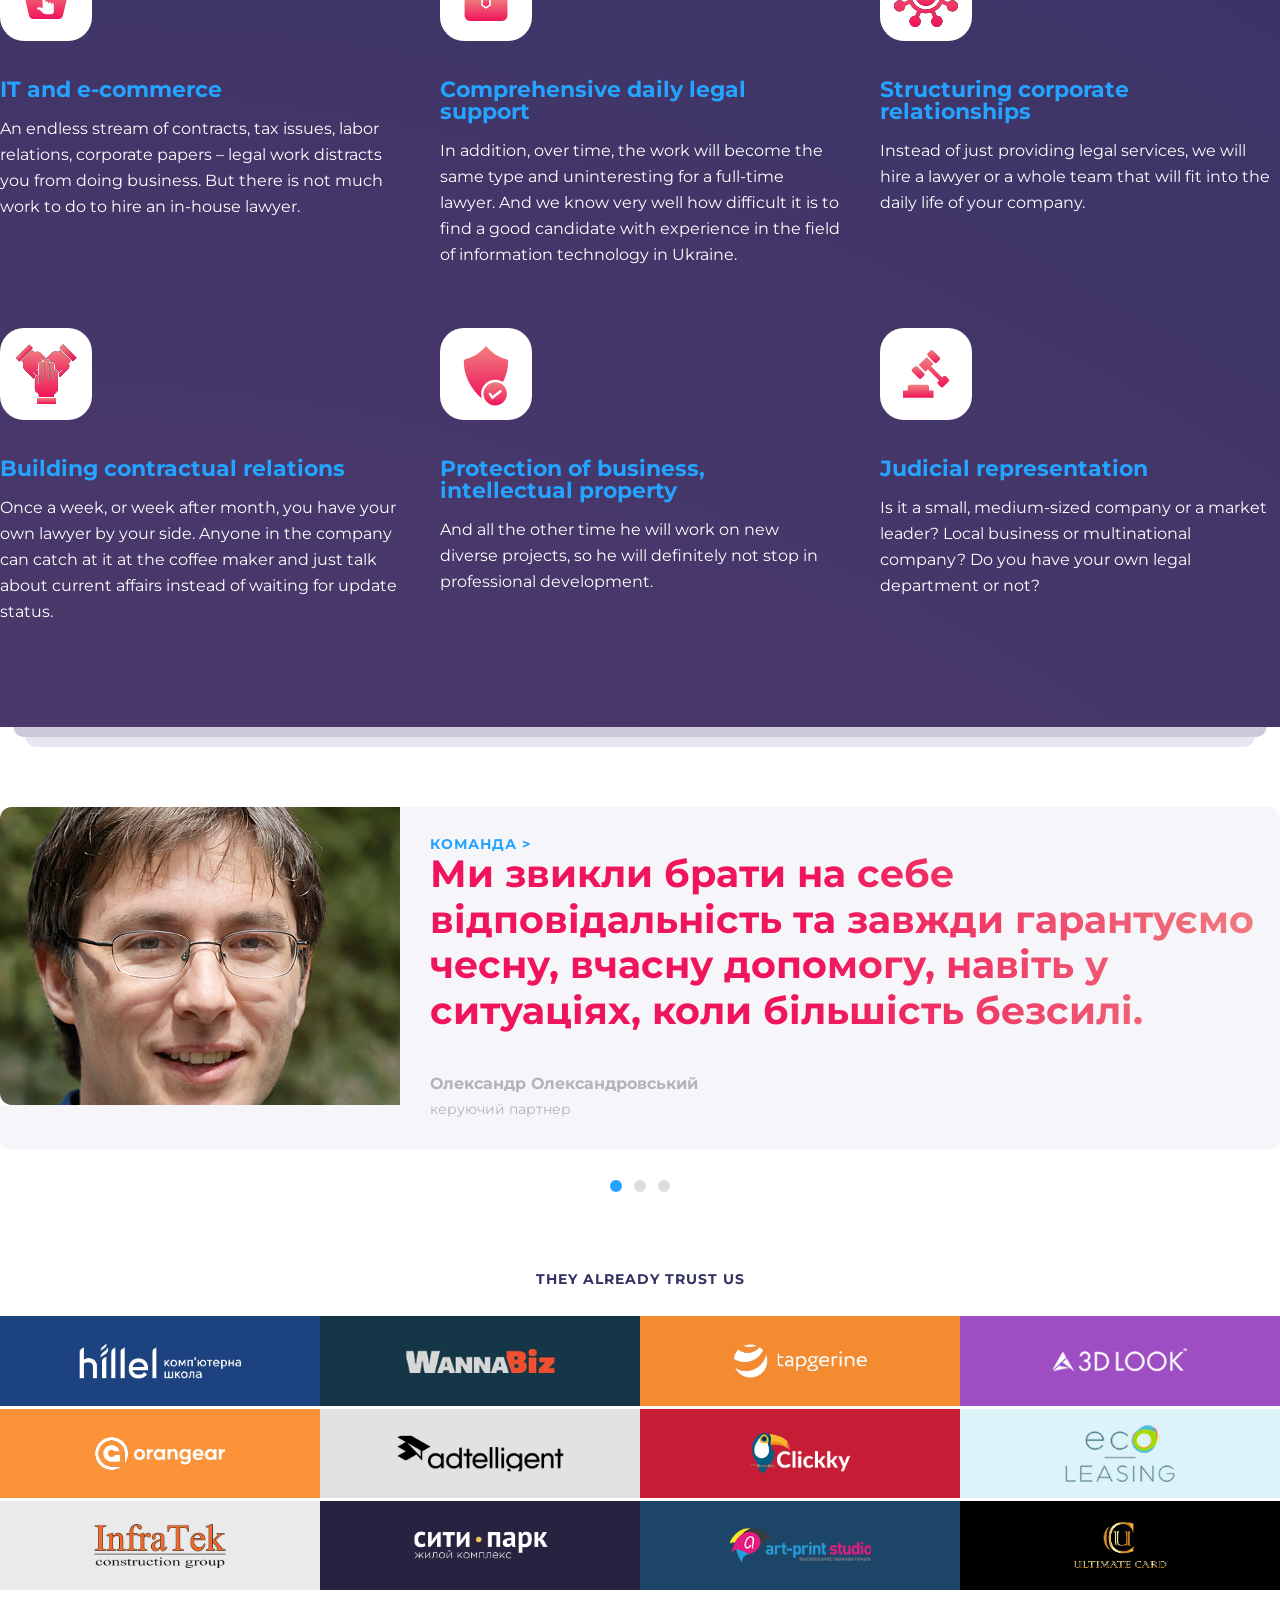
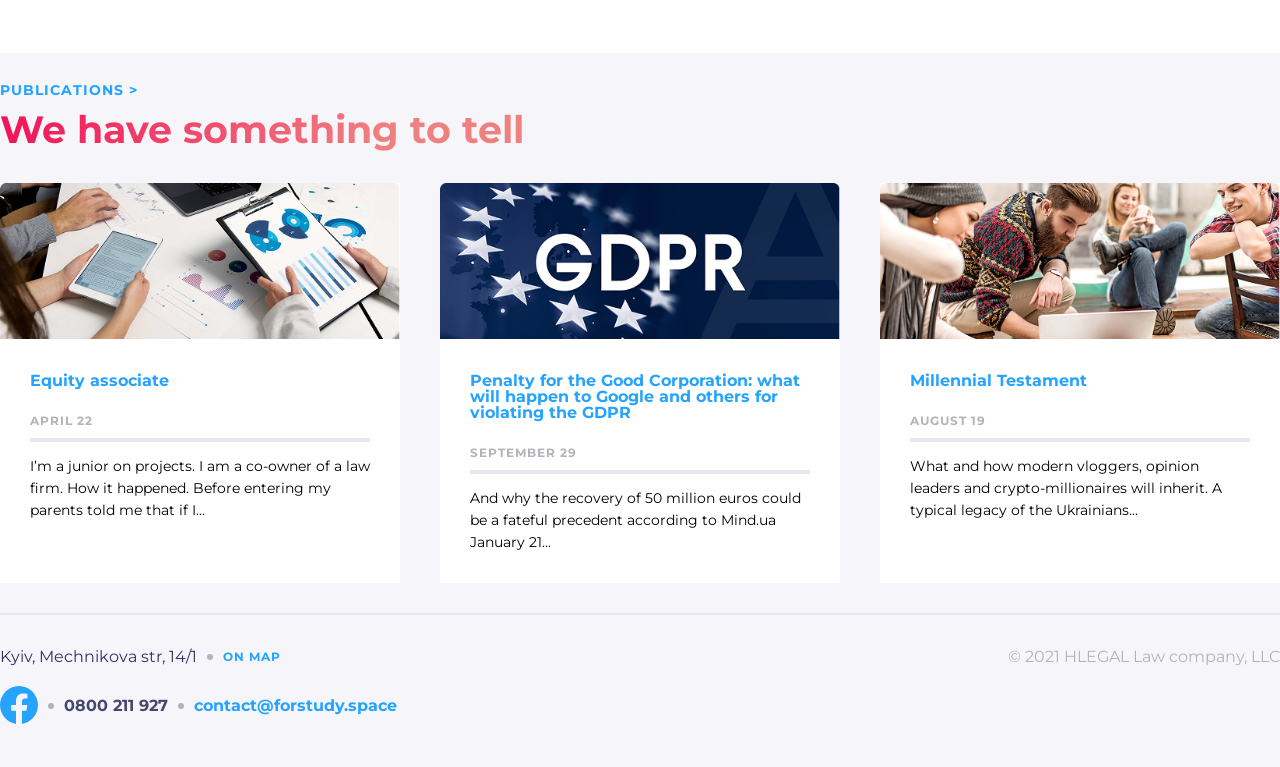
==== commit 86456159: "part of homework x" ====
--- a/home.html
+++ b/home.html
@@ -291,8 +291,43 @@
                 </div>
             </div>
         </section>
-
     </main>
+
+    <footer class="footer">
+        <div class="footer__container">
+
+            <div class="footer__top">
+                <div class="footer__top-left">
+                    <p class="footer__address">
+                        Kyiv, Mechnikova str, 14/1
+                    </p>
+
+                    <a href="#" class="footer__map-link">on map</a>
+                </div>
+                <p class="footer__copyright">
+                    © 2021 HLEGAL Law company, LLC
+                </p>
+            </div>
+
+            <div class="footer__bottom">
+
+                <div class="footer__contacts">
+                    <a href="#" class="footer__social">
+                        <img src="./images/icons/facebook.svg" alt="Facebook">
+                    </a>
+
+                    <a href="tel:0800211927" class="footer__phone">
+                        0800 211 927
+                    </a>
+
+                    <a href="mailto:contact@forstudy.space" class="footer__email">
+                        contact@forstudy.space
+                    </a>
+                </div>
+            </div>
+
+        </div>
+    </footer>
 </body>
 
 </html>
--- a/css/general.css
+++ b/css/general.css
@@ -9,14 +9,18 @@
 }
 
 .publications {
-  background-color: pink;
+  background-color: #F5F5FA;
+}
+
+.footer {
+  background-color: #F5F5FA;
 }
 
 body {
   font-family: "Montserrat", sans-serif;
 }
 
-body, h3 {
+body {
   margin: 0;
   padding: 0;
   line-height: 100%;
@@ -35,6 +39,102 @@
   list-style: none;
   margin: 0px;
   padding: 0px;
+}
+
+img {
+  max-width: 100%;
+}
+
+.footer__container {
+  max-width: 1600px;
+  margin: 0 auto;
+  padding-top: 34px;
+  padding-bottom: 40px;
+  border-top: 2px solid #E6E6F0;
+}
+
+.footer__top {
+  display: flex;
+  justify-content: space-between;
+}
+
+.footer__top-left {
+  display: flex;
+  gap: 26px;
+}
+
+.footer__contacts {
+  display: flex;
+  align-items: center;
+  margin-top: 21px;
+}
+
+.footer__address {
+  color: #323264;
+  font-size: 16px;
+  position: relative;
+}
+.footer__address::before {
+  position: absolute;
+  content: "";
+  display: block;
+  width: 6px;
+  height: 6px;
+  border-radius: 50%;
+  background-color: #B3B3BA;
+  top: 5px;
+  right: -16px;
+}
+
+.footer__map-link {
+  font-weight: 700;
+  font-size: 12px;
+  text-transform: uppercase;
+  letter-spacing: 1px;
+  color: #24A3FF;
+}
+
+.footer__phone {
+  font-weight: 700;
+  color: #46466E;
+  font-size: 16px;
+  line-height: 100%;
+  padding: 0 26px;
+  position: relative;
+}
+.footer__phone::before {
+  position: absolute;
+  content: "";
+  display: block;
+  width: 6px;
+  height: 6px;
+  border-radius: 50%;
+  background-color: #B3B3BA;
+  top: 5px;
+  right: 10px;
+}
+.footer__phone::after {
+  position: absolute;
+  content: "";
+  display: block;
+  width: 6px;
+  height: 6px;
+  border-radius: 50%;
+  background-color: #B3B3BA;
+  top: 5px;
+  left: 10px;
+}
+
+.footer__email {
+  font-weight: 700;
+  color: #24A3FF;
+  line-height: 100%;
+}
+
+.footer__copyright {
+  color: #B3B3BA;
+  font-size: 16px;
+  line-height: 100%;
 }
 
 .home {
@@ -212,6 +312,36 @@
   transform: translate(-50%, -70%) rotate(45deg);
 }
 
+.main__bg {
+  position: relative;
+}
+.main__bg::after {
+  content: "";
+  display: block;
+  width: 97.9%;
+  height: 10px;
+  position: absolute;
+  background-color: #CACADB;
+  bottom: -10px;
+  border-bottom-left-radius: 12px;
+  border-bottom-right-radius: 12px;
+  left: 50%;
+  transform: translate(-50%);
+}
+.main__bg::before {
+  content: "";
+  display: block;
+  width: 96%;
+  height: 10px;
+  position: absolute;
+  background-color: #E7E7F2;
+  bottom: -20px;
+  border-bottom-left-radius: 12px;
+  border-bottom-right-radius: 12px;
+  left: 50%;
+  transform: translate(-50%);
+}
+
 .main__services-left {
   position: relative;
 }
@@ -407,6 +537,10 @@
   margin-top: 43px;
 }
 
+.clients {
+  padding-bottom: 60px;
+}
+
 .clients__container {
   max-width: 1720px;
   margin: 0 auto;
@@ -428,6 +562,9 @@
   margin-bottom: 30px;
 }
 
+.publications {
+  padding: 30px 0;
+}
 .publications__container {
   max-width: 1600px;
   margin: 0 auto;
@@ -436,7 +573,7 @@
   margin-bottom: 10px;
 }
 .publications__title {
-  margin-bottom: 40px;
+  margin-bottom: 30px;
 }
 .publications__grid {
   display: grid;
@@ -447,6 +584,7 @@
 .pub-card {
   display: flex;
   flex-direction: column;
+  background-color: white;
 }
 
 .pub-card__image img {
@@ -458,6 +596,8 @@
   display: flex;
   flex-direction: column;
   gap: 10px;
+  padding: 0px 30px;
+  padding-bottom: 30px;
 }
 
 .publications__label {
@@ -474,6 +614,7 @@
   line-height: 100%;
   font-weight: 700;
   color: #24A3FF;
+  margin-top: 34px;
 }
 
 .pub-card__date {
@@ -489,6 +630,9 @@
   font-size: 14px;
   line-height: 22px;
   color: black;
+  border-top: 4px solid #E6E6F0;
+  margin-top: 1.5px;
+  padding-top: 12.5px;
 }
 
 .publications__title {
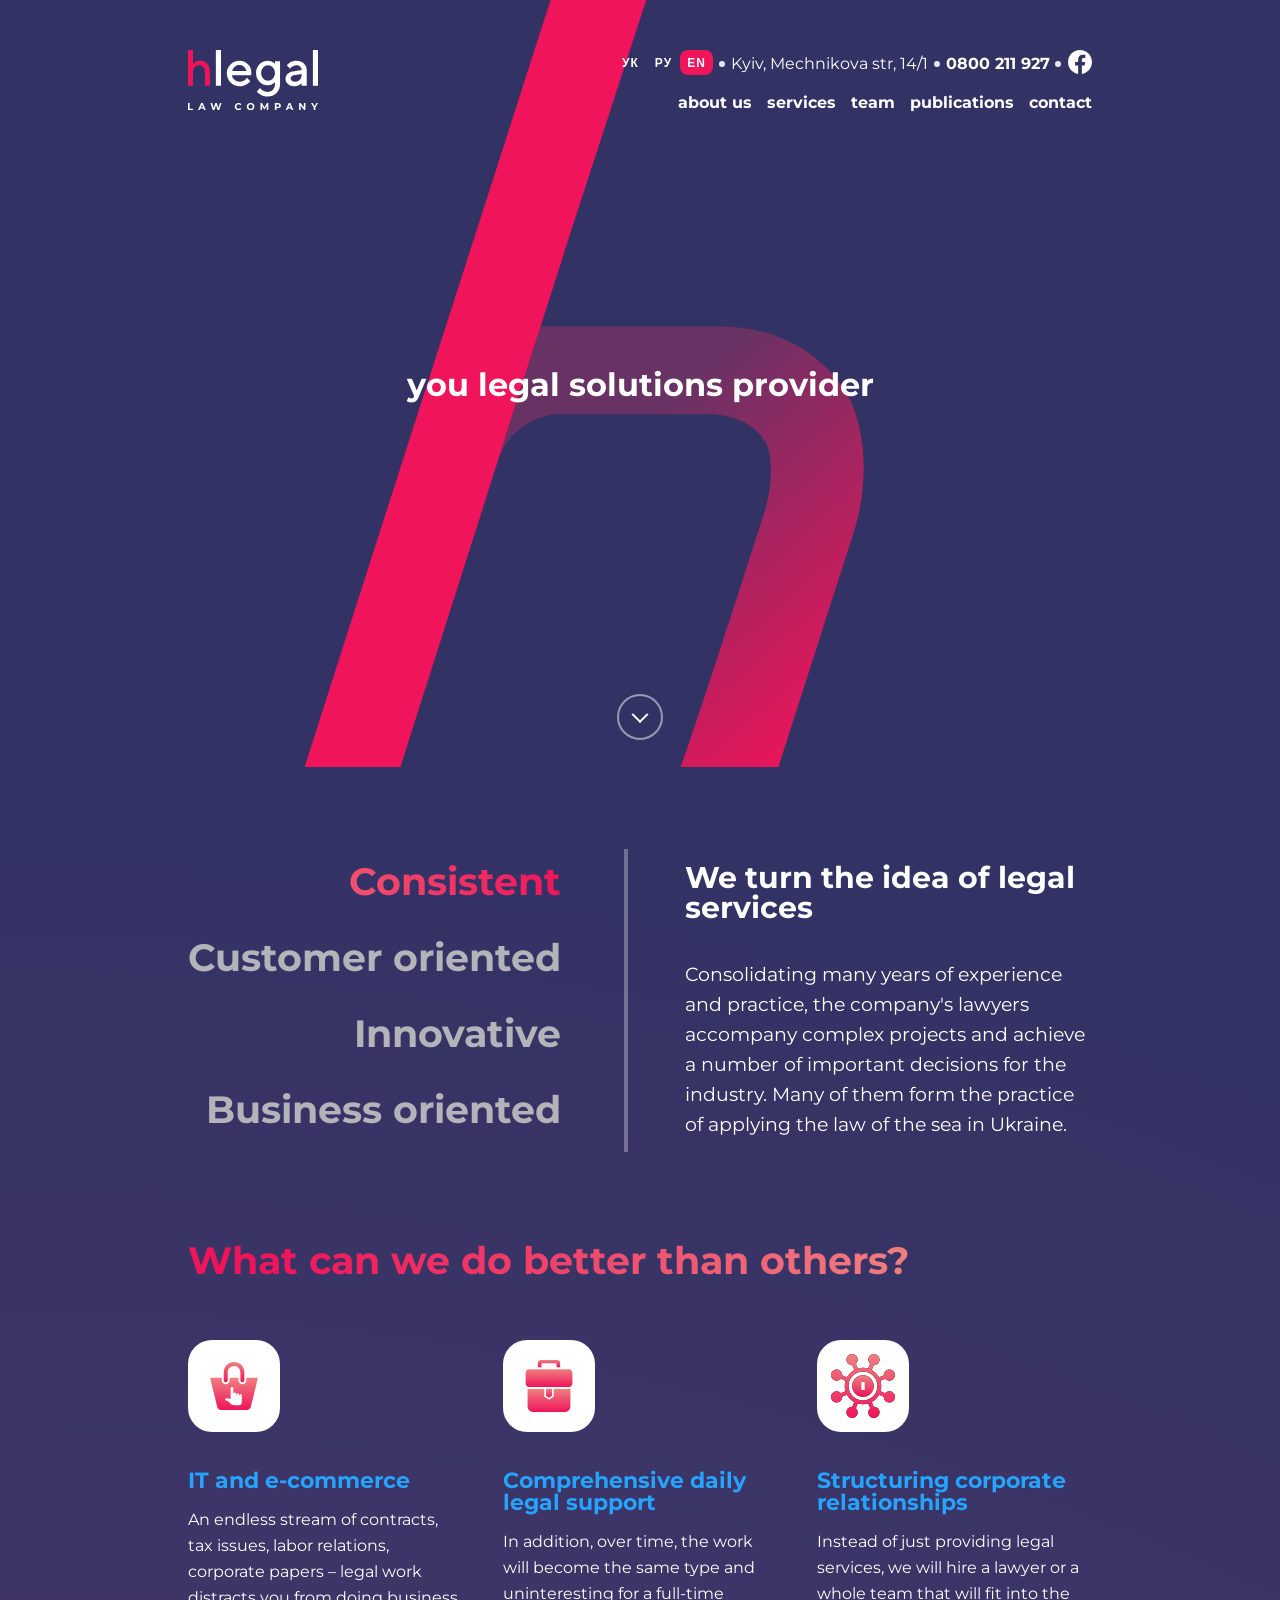
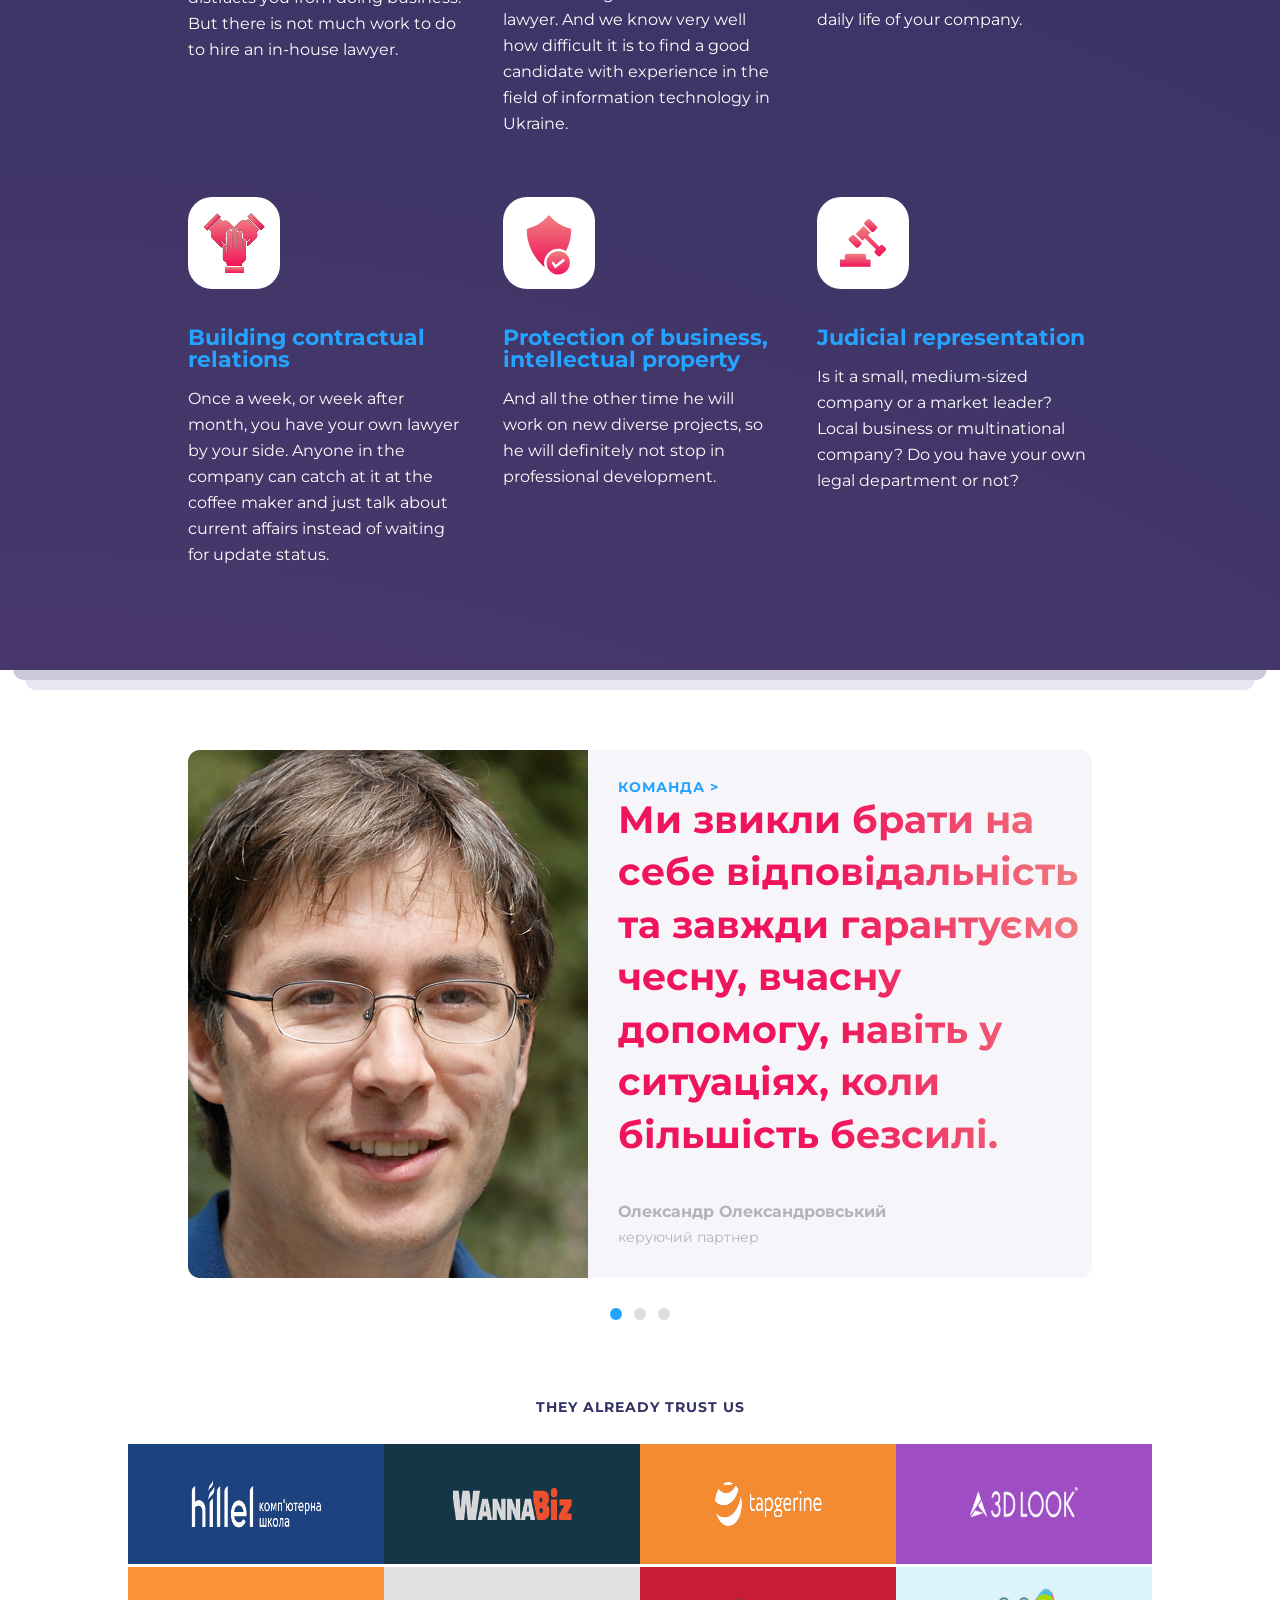
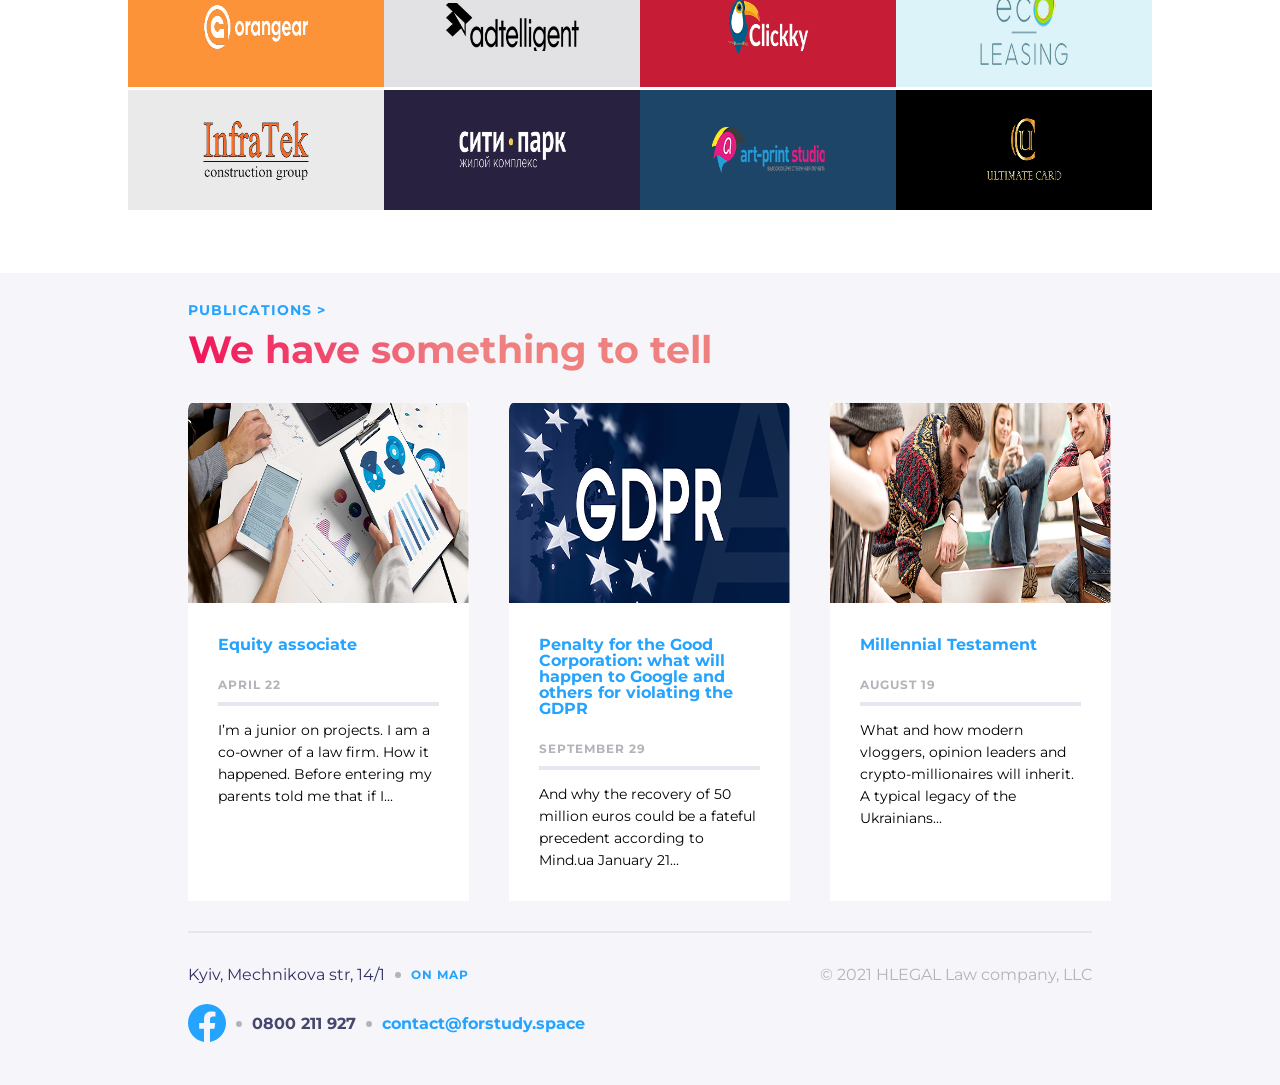
==== commit 4453f866: "part of homework 6" ====
--- a/home.html
+++ b/home.html
@@ -166,7 +166,13 @@
             <div class="review__container">
                 <div class="review__card">
                     <div class="review__photo">
-                        <img src="./images/review/person.jpg" alt="Олександр Олександровський">
+                        <picture>
+                            <source srcset="./images/adaptive/1400px/person.jpg" media="(max-width: 1400px)">
+                            <source srcset="./images/adaptive/1680px/person.jpg" media="(max-width: 1680px)">
+                            <img src="./images/review/person.jpg" alt="Олександр Олександровський"
+                                class="partner-person">
+                        </picture>
+
                     </div>
 
                     <div class="review__content">
@@ -195,40 +201,40 @@
 
                 <div class="clients__grid">
                     <div class="clients__item clients__item--hillel">
-                        <img src="./images/clients/Hillel.png" alt="Hillel IT School">
+                        <img class="img-clients" src="./images/clients/Hillel.png" alt="Hillel IT School">
                     </div>
                     <div class="clients__item clients__item--wannabiz">
-                        <img src="./images/clients/wannabiz.png" alt="WannaBiz">
+                        <img class="img-clients" src="./images/clients/wannabiz.png" alt="WannaBiz">
                     </div>
                     <div class="clients__item clients__item--tapgerine">
-                        <img src="./images/clients/tapgerine.png" alt="Tapgerine">
+                        <img class="img-clients" src="./images/clients/tapgerine.png" alt="Tapgerine">
                     </div>
                     <div class="clients__item clients__item--3dlook">
-                        <img src="./images/clients/3dlook.png" alt="3D Look">
+                        <img class="img-clients" src="./images/clients/3dlook.png" alt="3D Look">
                     </div>
                     <div class="clients__item clients__item--orangear">
-                        <img src="./images/clients/orangear.png" alt="Orangear">
+                        <img class="img-clients" src="./images/clients/orangear.png" alt="Orangear">
                     </div>
                     <div class="clients__item clients__item--adtelligent">
-                        <img src="./images/clients/adtelligent.png" alt="Adtelligent">
+                        <img class="img-clients" src="./images/clients/adtelligent.png" alt="Adtelligent">
                     </div>
                     <div class="clients__item clients__item--clickky">
-                        <img src="./images/clients/Clickky.png" alt="Clickky">
+                        <img class="img-clients" src="./images/clients/Clickky.png" alt="Clickky">
                     </div>
                     <div class="clients__item clients__item--ecoleasing">
-                        <img src="./images/clients/ecoleasing.png" alt="Eco Leasing">
+                        <img class="img-clients" src="./images/clients/ecoleasing.png" alt="Eco Leasing">
                     </div>
                     <div class="clients__item clients__item--infratek">
-                        <img src="./images/clients/InfraTek.png" alt="InfraTek">
+                        <img class="img-clients" src="./images/clients/InfraTek.png" alt="InfraTek">
                     </div>
                     <div class="clients__item clients__item--citypark">
-                        <img src="./images/clients/city.png" alt="Сити-парк">
+                        <img class="img-clients" src="./images/clients/city.png" alt="Сити-парк">
                     </div>
                     <div class="clients__item clients__item--artprint">
-                        <img src="./images/clients/artprint.png" alt="Art-print Studio">
+                        <img class="img-clients" src="./images/clients/artprint.png" alt="Art-print Studio">
                     </div>
                     <div class="clients__item clients__item--ultimatecard">
-                        <img src="./images/clients/ultimate-card.png" alt="Ultimate Card">
+                        <img class="img-clients" src="./images/clients/ultimate-card.png" alt="Ultimate Card">
                     </div>
                 </div>
             </div>
@@ -245,7 +251,7 @@
 
                     <article class="pub-card">
                         <div class="pub-card__image">
-                            <img src="./images/publications/pic-1.png" alt="Equity associate">
+                            <img class="img-publications" src="./images/publications/pic-1.png" alt="Equity associate">
                         </div>
                         <div class="pub-card__content">
                             <h3 class="pub-card__title">Equity associate</h3>
@@ -259,7 +265,7 @@
 
                     <article class="pub-card">
                         <div class="pub-card__image">
-                            <img src="./images/publications/pic-2.png" alt="GDPR article">
+                            <img class="img-publications" src="./images/publications/pic-2.png" alt="GDPR article">
                         </div>
                         <div class="pub-card__content">
                             <h3 class="pub-card__title">
@@ -276,7 +282,8 @@
 
                     <article class="pub-card">
                         <div class="pub-card__image">
-                            <img src="./images/publications/pic-3.png" alt="Millennial Testament">
+                            <img class="img-publications" src="./images/publications/pic-3.png"
+                                alt="Millennial Testament">
                         </div>
                         <div class="pub-card__content">
                             <h3 class="pub-card__title">Millennial Testament</h3>
--- a/css/general.css
+++ b/css/general.css
@@ -137,6 +137,16 @@
   line-height: 100%;
 }
 
+@media (max-width: 1680px) {
+  .footer__container {
+    max-width: 1320px;
+  }
+}
+@media (max-width: 1400px) {
+  .footer__container {
+    max-width: 904px;
+  }
+}
 .home {
   position: relative;
   padding-bottom: 970px;
@@ -312,6 +322,25 @@
   transform: translate(-50%, -70%) rotate(45deg);
 }
 
+@media (max-width: 1680px) {
+  .home__container {
+    max-width: 1320px;
+  }
+  .home {
+    padding-bottom: 750px;
+  }
+  .home__hero-logo {
+    max-width: 697px;
+  }
+}
+@media (max-width: 1400px) {
+  .home__container {
+    max-width: 904px;
+  }
+  .home__hero-logo {
+    max-width: 670px;
+  }
+}
 .main__bg {
   position: relative;
 }
@@ -644,4 +673,58 @@
   font-weight: 700;
 }
 
+@media (max-width: 1680px) {
+  .main__container-services {
+    max-width: 1080px;
+  }
+  .advantages__container {
+    max-width: 1320px;
+  }
+  .review__container {
+    max-width: 1320px;
+  }
+  .publications__container {
+    max-width: 1320px;
+  }
+  .clients__container {
+    max-width: 1440px;
+  }
+  .img-clients {
+    max-width: 360px;
+    height: 120px;
+  }
+  .img-publications {
+    min-width: 420px;
+    height: 200px;
+  }
+}
+@media (max-width: 1400px) {
+  .main__container-services {
+    max-width: 904px;
+  }
+  .advantages__container {
+    max-width: 904px;
+  }
+  .review__container {
+    max-width: 904px;
+  }
+  .publications__container {
+    max-width: 904px;
+  }
+  .clients__container {
+    max-width: 1024px;
+  }
+  .img-clients {
+    max-width: 256px;
+    height: 120px;
+  }
+  .img-publications {
+    min-width: 281px;
+    height: 200px;
+  }
+  .review__title {
+    line-height: 138%;
+  }
+}
+
 /*# sourceMappingURL=general.css.map */
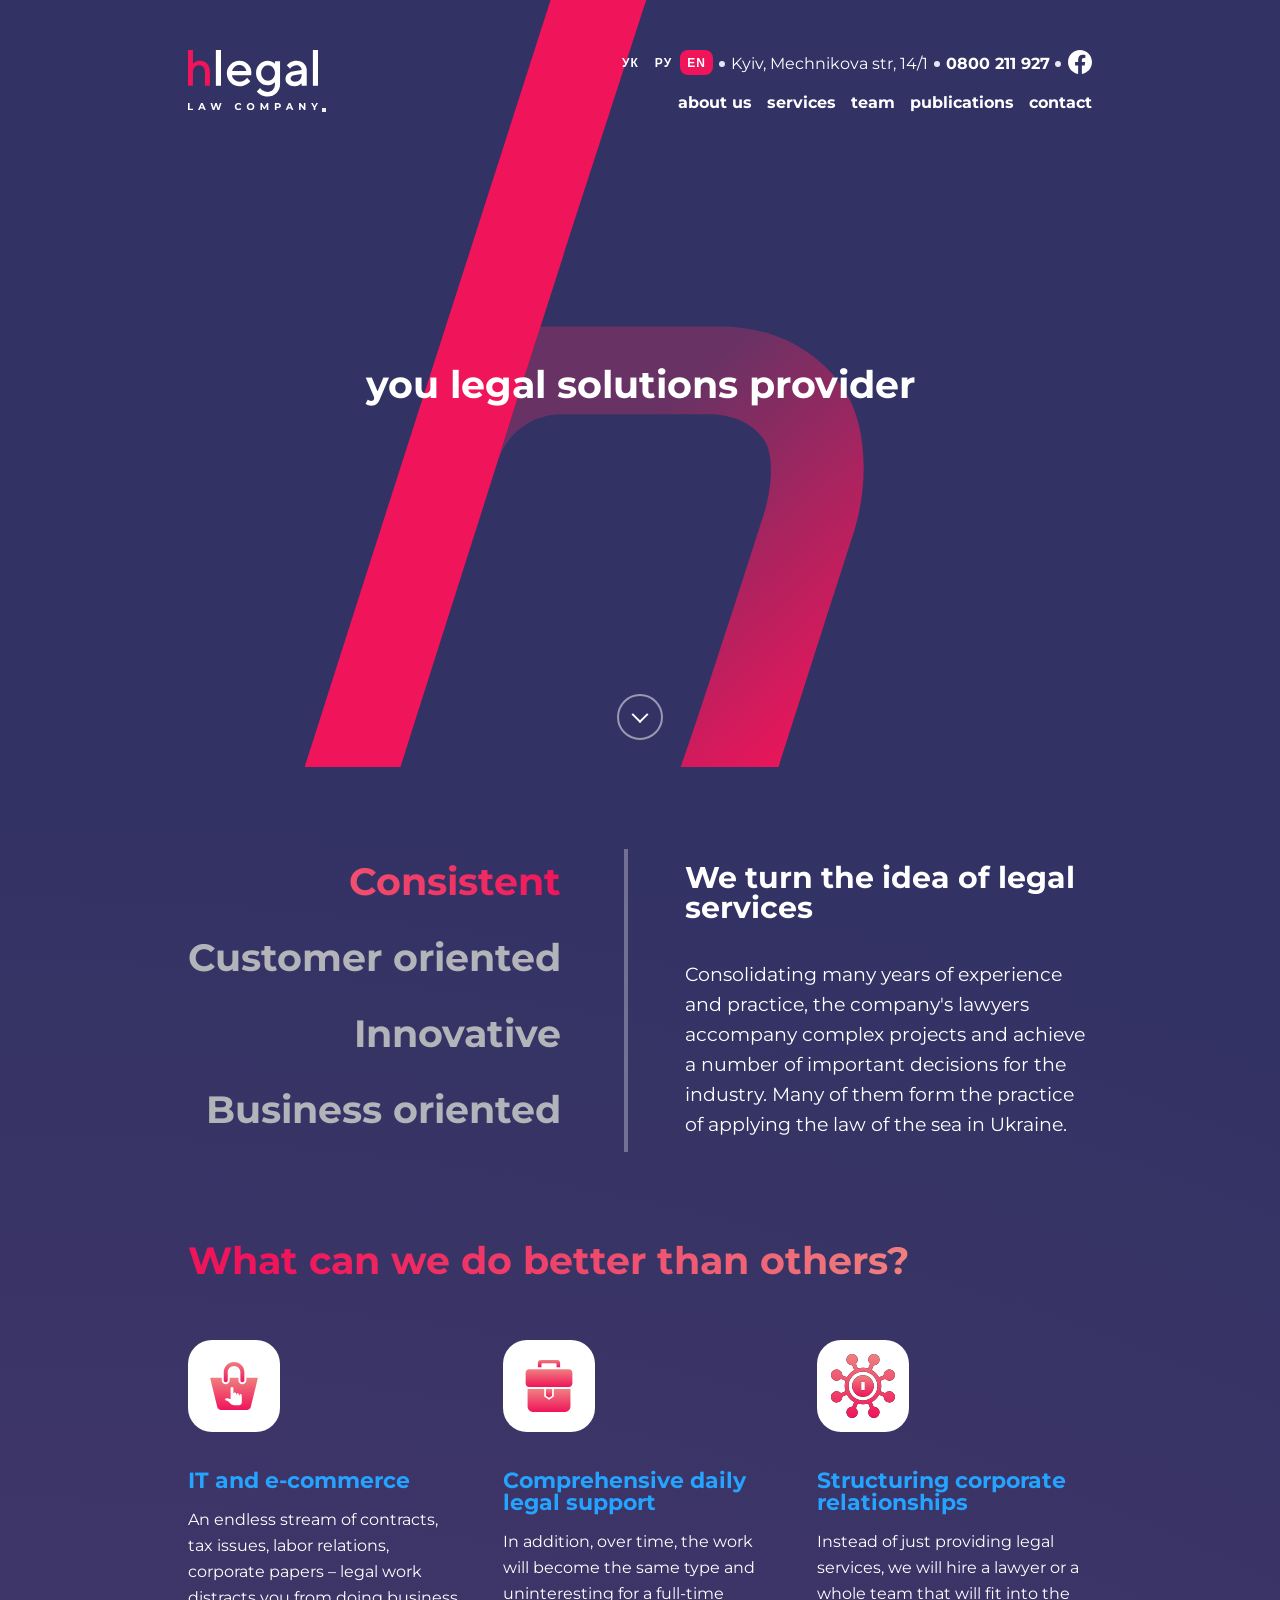
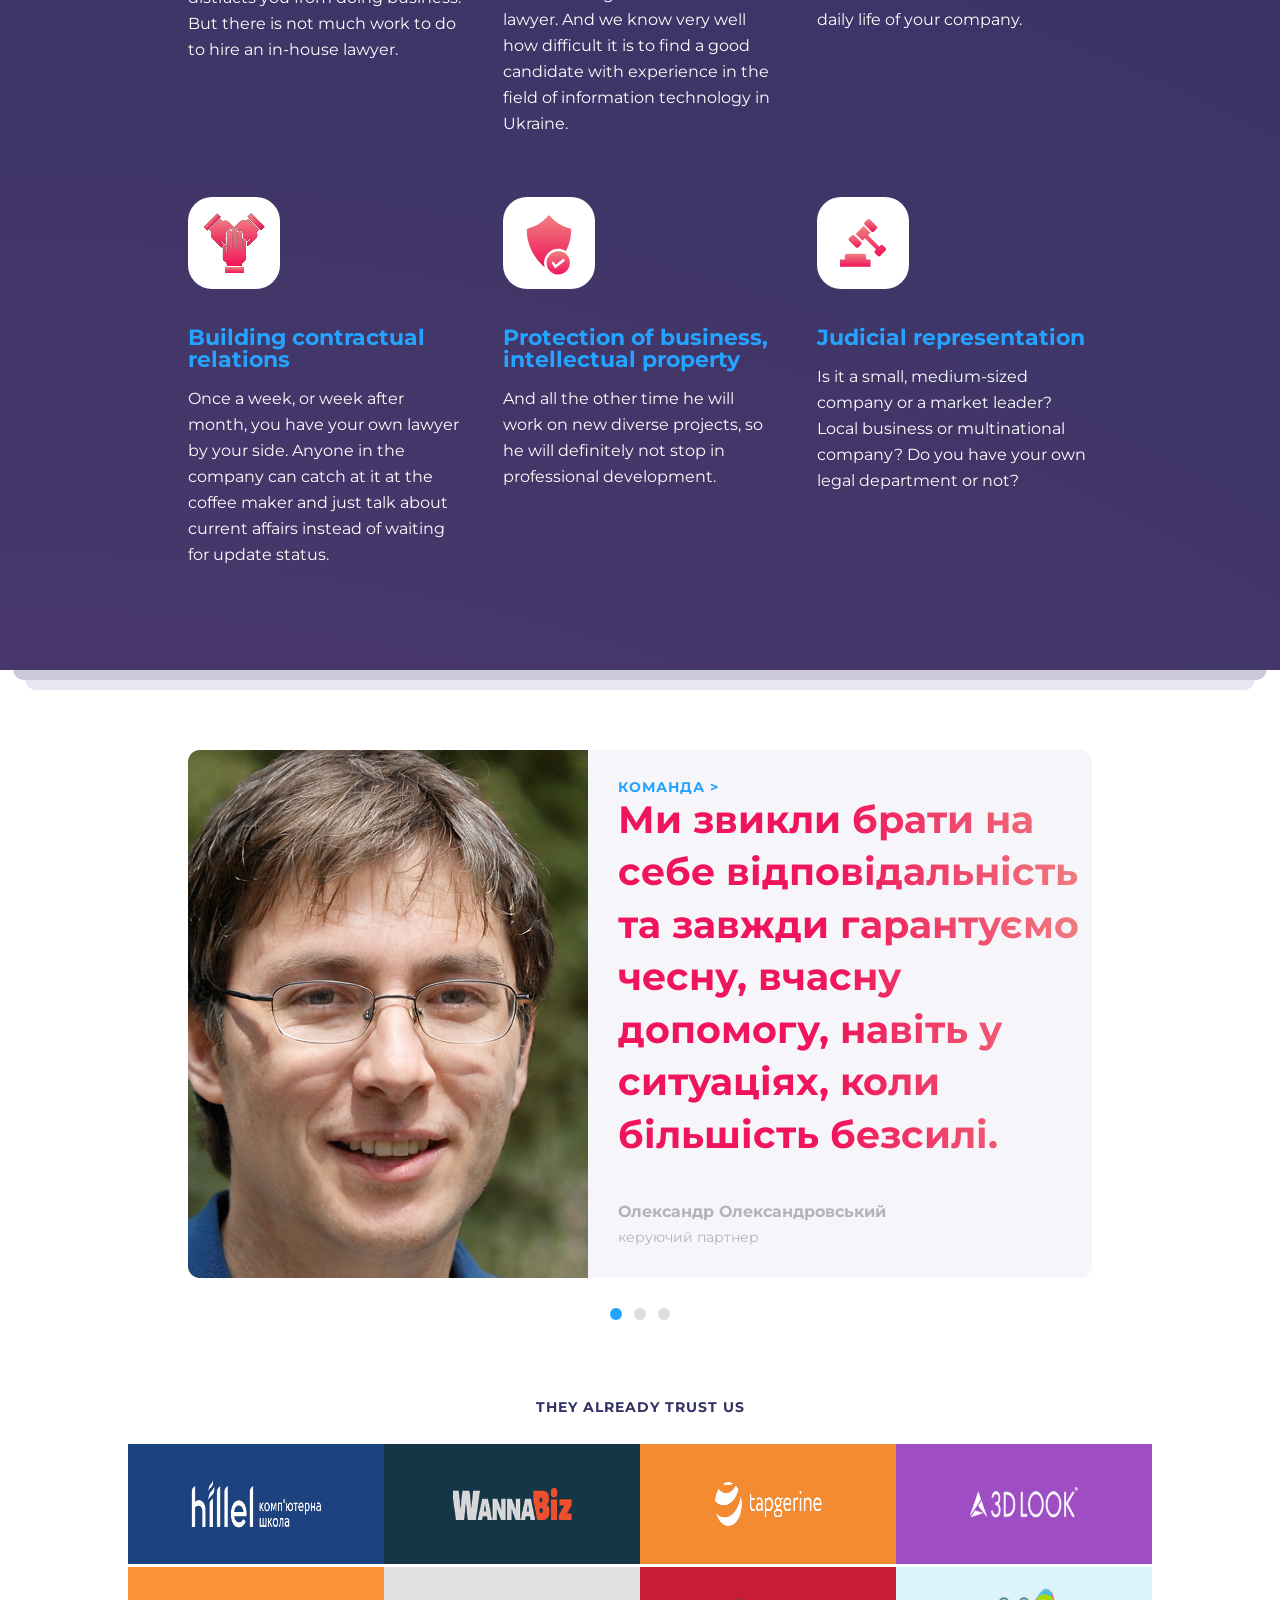
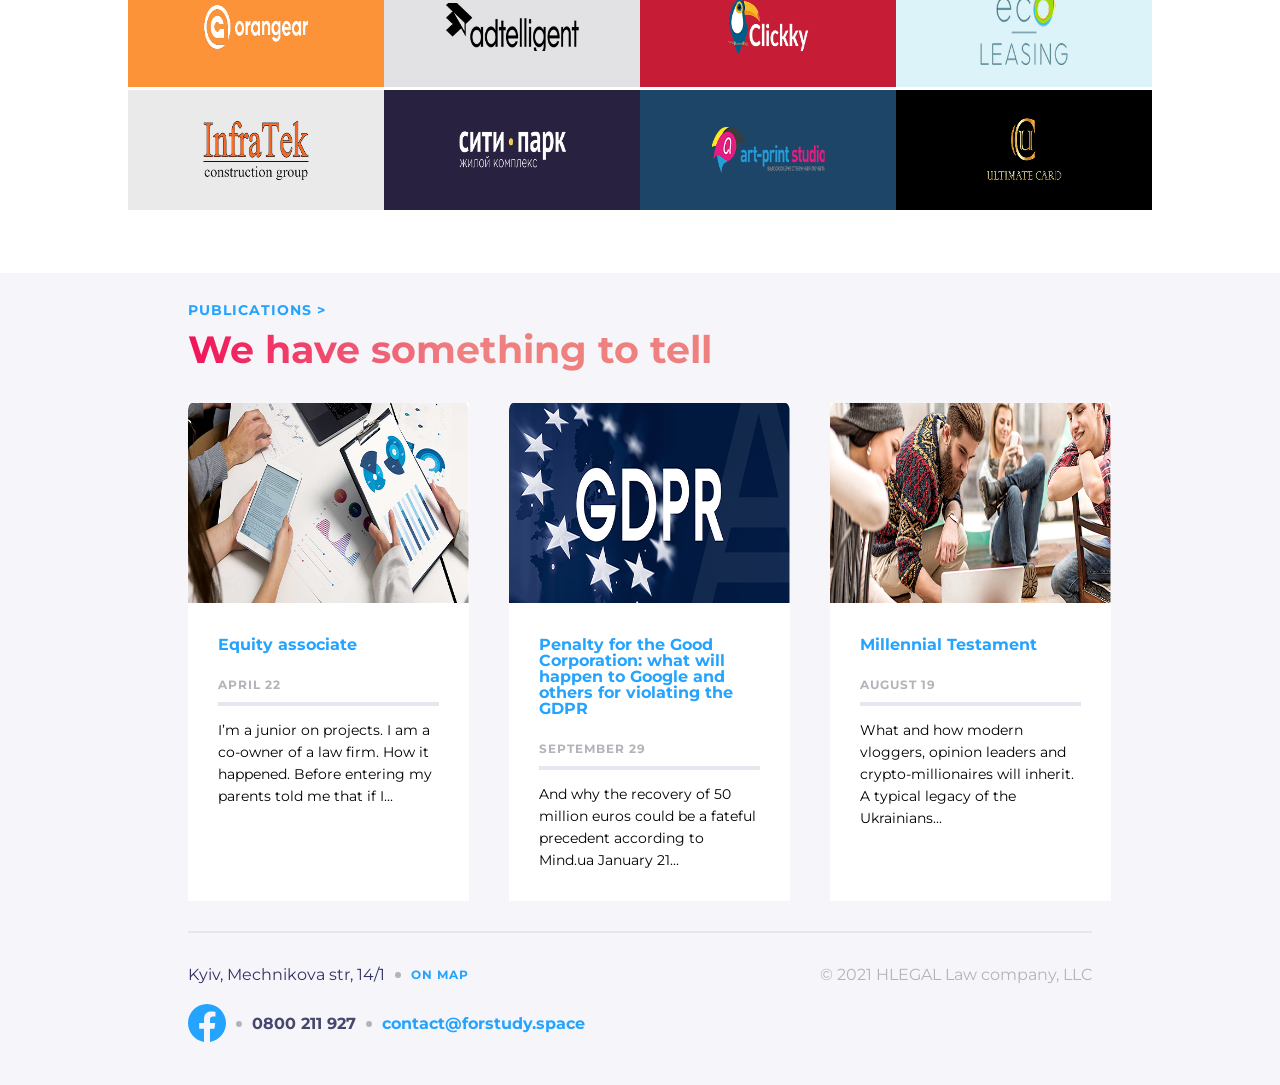
==== commit b3dc7c9b: "finish first-page" ====
--- a/home.html
+++ b/home.html
@@ -15,7 +15,9 @@
         <div class="home__container">
             <div class="home__container-img">
                 <img src="./images/Logo.svg" alt="Головна">
-            </div>
+                <button class="burger-menu" aria-label="Menu"></button>
+            </div>
+
 
             <div class="home__right-side">
                 <div class="home__container-information">
@@ -167,8 +169,11 @@
                 <div class="review__card">
                     <div class="review__photo">
                         <picture>
+                            <source srcset="./images/adaptive/768px/person.jpg" media="(max-width: 768px)">
+                            <source srcset="./images/adaptive/992px/person.jpg" media="(max-width: 992px)">
                             <source srcset="./images/adaptive/1400px/person.jpg" media="(max-width: 1400px)">
                             <source srcset="./images/adaptive/1680px/person.jpg" media="(max-width: 1680px)">
+
                             <img src="./images/review/person.jpg" alt="Олександр Олександровський"
                                 class="partner-person">
                         </picture>
--- a/css/general.css
+++ b/css/general.css
@@ -1,3 +1,4 @@
+@charset "UTF-8";
 body {
   margin: 0;
   background: radial-gradient(circle at bottom left, #643E72 0%, #323264 80%);
@@ -147,6 +148,50 @@
     max-width: 904px;
   }
 }
+@media (max-width: 992px) {
+  .footer__container {
+    max-width: 648px;
+  }
+}
+@media (max-width: 768px) {
+  .footer__container {
+    max-width: 315px;
+    display: flex;
+    flex-direction: column;
+    align-items: center;
+    gap: 0px;
+  }
+  .footer__top,
+  .footer__bottom {
+    display: contents;
+  }
+  .footer__top-left {
+    order: 1;
+    display: flex;
+    flex-direction: column;
+    align-items: center;
+    gap: 10px;
+  }
+  .footer__contacts {
+    order: 2;
+    display: flex;
+    flex-direction: column;
+    align-items: center;
+    gap: 10px;
+    margin: 0;
+    margin-top: 21px;
+    margin-bottom: 30px;
+  }
+  .footer__copyright {
+    order: 3;
+    text-align: center;
+  }
+  .footer__address::before,
+  .footer__phone::before,
+  .footer__phone::after {
+    display: none;
+  }
+}
 .home {
   position: relative;
   padding-bottom: 970px;
@@ -184,7 +229,10 @@
   margin: 0;
 }
 
-h1, h2, p, a {
+h1,
+h2,
+p,
+a {
   color: white;
   margin: 0px;
   padding: 0px;
@@ -285,6 +333,8 @@
   z-index: 2;
   text-align: center;
   width: 100vw;
+  font-size: 38px;
+  line-height: 100%;
 }
 
 .home__hero-scroll {
@@ -341,6 +391,104 @@
     max-width: 670px;
   }
 }
+@media (max-width: 992px) {
+  .home__container {
+    max-width: 648px;
+    display: grid;
+  }
+  .home__right-side {
+    align-items: start;
+    gap: 120px;
+  }
+  .home__container-img {
+    position: absolute;
+    top: 105px;
+  }
+  .home__hero-logo {
+    max-width: 893px;
+  }
+  .home {
+    padding-bottom: 1084px;
+  }
+}
+@media (max-width: 768px) {
+  .home__container {
+    max-width: 100%;
+    display: grid;
+    padding-top: 0px;
+    justify-content: revert;
+  }
+  .home__right-side {
+    align-items: start;
+    gap: 120px;
+    width: 100%;
+  }
+  .home__container-img {
+    position: absolute;
+    top: 60px;
+    width: 100%;
+    display: flex;
+    justify-content: space-between;
+    padding: 0 15px;
+    box-sizing: border-box;
+  }
+  .home__container-img img {
+    max-width: 70px;
+  }
+  .home__container-information {
+    display: flex;
+    align-items: center;
+    justify-content: space-between;
+    width: 100%;
+    gap: 0px;
+    padding: 10px 15px;
+    background-color: rgba(245, 245, 250, 0.2);
+    box-sizing: border-box;
+  }
+  .burger-menu {
+    display: flex;
+    align-items: center;
+    justify-content: center;
+    width: 32px;
+    height: 32px;
+    background-color: transparent;
+    border: none;
+    padding: 0;
+    cursor: pointer;
+  }
+  .burger-menu::before {
+    content: "";
+    display: block;
+    width: 24px;
+    height: 2px;
+    background-color: white;
+    box-shadow: 0 -8px 0 0 white, 0 8px 0 0 white;
+  }
+  .home__street {
+    display: none;
+  }
+  .home__container-information > div:last-child {
+    display: none;
+  }
+  .home__number {
+    margin: 0;
+  }
+  .home__number::after {
+    display: none;
+  }
+  .home__hero-logo {
+    max-width: 523px;
+  }
+  .home__hero-title {
+    width: auto;
+  }
+  .home {
+    padding-bottom: 465px;
+  }
+  .home__content-navigation {
+    display: none;
+  }
+}
 .main__bg {
   position: relative;
 }
@@ -726,5 +874,140 @@
     line-height: 138%;
   }
 }
+@media (max-width: 992px) {
+  .main__container-services {
+    max-width: 648px;
+  }
+  .advantages__container {
+    max-width: 648px;
+  }
+  .review__container {
+    max-width: 648px;
+  }
+  .publications__container {
+    max-width: 648px;
+  }
+  .clients__container {
+    max-width: 768px;
+  }
+  .clients__grid {
+    display: grid;
+    grid-template-columns: repeat(3, 1fr);
+    grid-template-rows: repeat(4, auto);
+  }
+  .publications__grid {
+    display: grid;
+    grid-template-columns: repeat(2, 1fr);
+    gap: 40px;
+  }
+  .pub-card:last-child {
+    grid-column: 1/-1;
+  }
+  .img-clients {
+    max-width: 256px;
+    height: 120px;
+  }
+  .img-publications {
+    min-width: 281px;
+    height: 200px;
+  }
+  .review__title {
+    line-height: 138%;
+  }
+  .main__container-services {
+    display: block;
+  }
+  .main__services-list {
+    flex-direction: row;
+    column-gap: 30px;
+  }
+  .main__services-left {
+    overflow-x: auto;
+    /* дозволяє скролити горизонтально */
+    overflow-y: hidden;
+    /* ховає вертикальний */
+    white-space: nowrap;
+    /* забороняє перенос рядків */
+    -webkit-overflow-scrolling: touch;
+    /* плавний скролл на телефонах */
+    padding-bottom: 124px;
+  }
+  .main__services-left::after {
+    width: 648px;
+    height: 4px;
+    left: 0;
+    top: 98px;
+  }
+  .advantages {
+    padding-top: 60px 0;
+  }
+  .advantages__grid {
+    grid-template-columns: repeat(2, 1fr);
+  }
+  .review__card {
+    display: grid;
+    grid-template-columns: 1fr;
+    grid-template-rows: 2fr;
+  }
+}
+@media (max-width: 992px) and (max-width: 768px) {
+  .main__container-services {
+    max-width: 315px;
+  }
+  .item {
+    font-size: 30px;
+  }
+  .main__services-title {
+    font-size: 20px;
+  }
+  .main__services-left {
+    padding-bottom: 60px;
+  }
+  .main__services-left::after {
+    top: 60px;
+  }
+  .advantages__container {
+    max-width: 315px;
+  }
+  .advantages__title {
+    font-size: 30px;
+  }
+  .advantages__grid {
+    grid-template-columns: repeat(1, 1fr);
+  }
+  .review {
+    padding-top: 50px;
+  }
+  .partner-person {
+    max-width: 100%;
+  }
+  .review__content {
+    margin-top: 0px;
+    padding: 0 30px;
+  }
+  .clients__container {
+    display: grid;
+    text-align: center;
+  }
+  .clients {
+    padding: 0px;
+  }
+  .clients__grid {
+    grid-template-columns: repeat(1, 1fr);
+  }
+  .img-clients {
+    max-width: 100%;
+  }
+  .clients__item:nth-child(n+7) {
+    display: none;
+  }
+  .publications__container {
+    max-width: 315px;
+  }
+  .publications__grid {
+    display: grid;
+    grid-template-columns: repeat(1, 1fr);
+  }
+}
 
 /*# sourceMappingURL=general.css.map */
